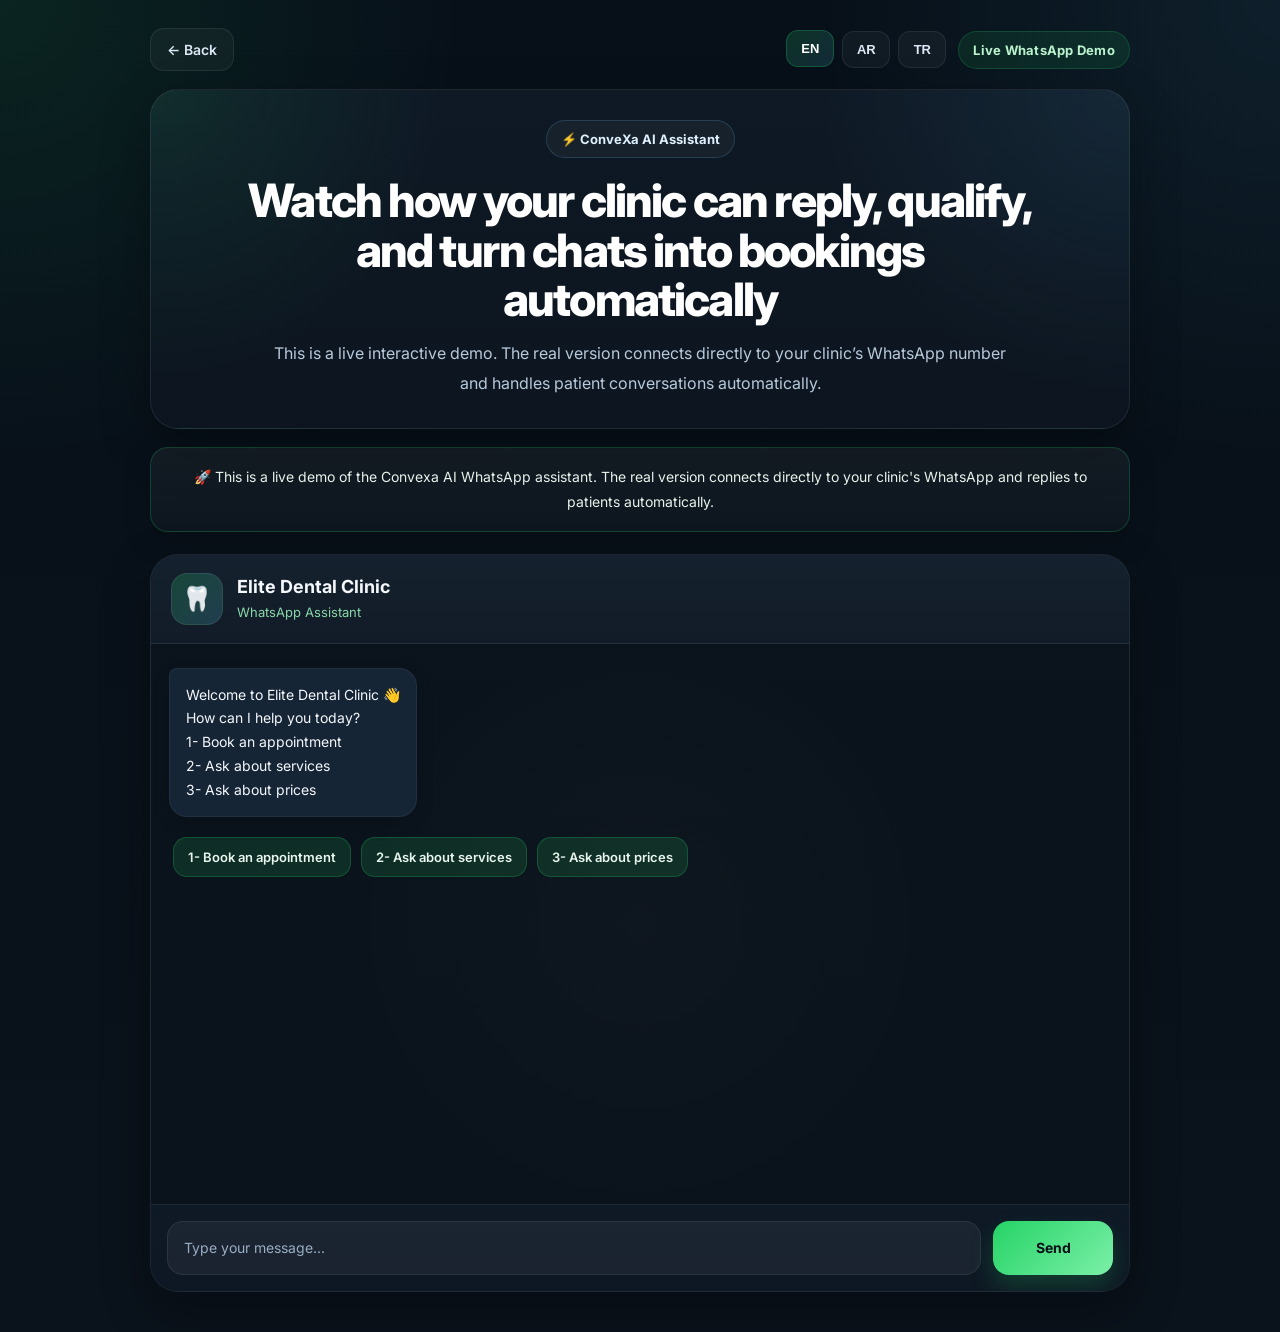
==== demo/index.html @ 0eaaf97a "first commit" ====
<!DOCTYPE html>
<html lang="en">
<head>
  <meta charset="UTF-8" />
  <meta name="viewport" content="width=device-width, initial-scale=1.0" />
  <title>Convexa AI Demo</title>

  <link rel="stylesheet" href="style.css" />

  <link rel="preconnect" href="https://fonts.googleapis.com" />
  <link
    href="https://fonts.googleapis.com/css2?family=Inter:wght@300;400;500;600;700;800&display=swap"
    rel="stylesheet"
  />
</head>
<body>

  <div class="demo-shell">

    <div class="demo-topbar">
      <a href="../index.html" class="demo-back-btn" id="demoBackBtn">← Back</a>

      <div class="demo-topbar-right">
        <div class="demo-lang-switch">
          <button class="demo-lang-btn active" data-lang="en">EN</button>
          <button class="demo-lang-btn" data-lang="ar">AR</button>
          <button class="demo-lang-btn" data-lang="tr">TR</button>
        </div>

        <div class="demo-topbar-badge" id="demoTopBadge">
          Live WhatsApp Demo
        </div>
      </div>
    </div>

    <section class="demo-hero">
      <div class="demo-hero-chip" id="demoHeroChip">
        ⚡ Convexa AI Assistant
      </div>

      <h1 class="demo-hero-title" id="demoHeroTitle">
        Watch how your clinic can reply, qualify, and turn chats into bookings automatically
      </h1>

      <p class="demo-hero-subtitle" id="demoHeroSubtitle">
        This is a live interactive demo. The real version connects directly to your clinic’s WhatsApp number and handles patient conversations automatically.
      </p>
    </section>

    <div class="demo-notice" id="demoNotice">
      🚀 This is a live demo of the Convexa AI WhatsApp assistant. The real version connects directly to your clinic's WhatsApp and replies to patients automatically.
    </div>

    <div class="chat-container">
      <div class="chat-header">
        <div class="clinic-info">
          <div class="clinic-avatar">🦷</div>

          <div class="clinic-text">
            <h3 id="clinicName">Elite Dental Clinic</h3>
            <span id="clinicRole">WhatsApp Assistant</span>
          </div>
        </div>
      </div>

      <div class="chat-messages" id="chatMessages"></div>

      <div class="chat-input-area">
        <input
          type="text"
          id="userInput"
          placeholder="Type your message..."
          autocomplete="off"
        />
        <button id="sendBtn">Send</button>
      </div>
    </div>

    <div class="demo-cta" id="demoCTA">
      <p id="demoCtaText">
        🔥 This is only a simple demo. The real system replies to every patient automatically and helps your clinic get more bookings every day.
      </p>

      <a
        href="https://wa.me/31684957550"
        target="_blank"
        class="cta-btn"
        id="demoCtaBtn"
      >
        Start on your WhatsApp
      </a>
    </div>

  </div>

  <script src="script.js"></script>
</body>
</html>
---- demo/style.css ----
:root{
  --bg:#071019;
  --panel:#0f1a26;
  --panel-2:#122031;
  --line:rgba(255,255,255,0.08);
  --text:#f4f7fb;
  --muted:#99adc3;
  --primary:#25d366;
  --primary-dark:#128c7e;
  --bot-bubble:#162536;
  --user-bubble:#dcf8c6;
  --shadow:0 18px 50px rgba(0,0,0,0.32);
  --radius:22px;
}

*{
  margin:0;
  padding:0;
  box-sizing:border-box;
}

body{
  font-family:'Inter',sans-serif;
  min-height:100vh;
  background:
    radial-gradient(circle at top left, rgba(37,211,102,0.10), transparent 25%),
    radial-gradient(circle at top right, rgba(100,210,255,0.08), transparent 25%),
    linear-gradient(180deg, #071019 0%, #0a121b 100%);
  color:var(--text);
  padding:28px 18px 40px;
}

a{
  text-decoration:none;
  color:inherit;
}

.demo-notice{
  max-width:980px;
  margin:0 auto 22px;
  padding:16px 18px;
  border:1px solid rgba(37,211,102,0.22);
  border-radius:18px;
  background:linear-gradient(180deg, rgba(255,255,255,0.05), rgba(255,255,255,0.025));
  color:#e5f3ea;
  line-height:1.8;
  font-size:14px;
  box-shadow:0 10px 30px rgba(0,0,0,0.18);
  text-align:center;
}

.chat-container{
  width:100%;
  max-width:980px;
  margin:0 auto;
  background:linear-gradient(180deg, rgba(15,26,38,0.96), rgba(11,20,31,0.98));
  border:1px solid var(--line);
  border-radius:28px;
  box-shadow:var(--shadow);
  overflow:hidden;
}

.chat-header{
  display:flex;
  align-items:center;
  justify-content:space-between;
  padding:18px 20px;
  background:linear-gradient(180deg, rgba(21,33,47,0.96), rgba(17,28,40,0.96));
  border-bottom:1px solid var(--line);
}

.clinic-info{
  display:flex;
  align-items:center;
  gap:14px;
}

.clinic-avatar{
  width:52px;
  height:52px;
  border-radius:16px;
  display:flex;
  align-items:center;
  justify-content:center;
  font-size:24px;
  background:linear-gradient(135deg, rgba(37,211,102,0.22), rgba(100,210,255,0.18));
  border:1px solid rgba(255,255,255,0.08);
}

.clinic-text h3{
  font-size:18px;
  font-weight:700;
  margin-bottom:4px;
}

.clinic-text span{
  font-size:13px;
  color:#89d8a8;
}

.chat-messages{
  height:560px;
  overflow-y:auto;
  padding:24px 18px;
  display:flex;
  flex-direction:column;
  gap:14px;
  background:
    radial-gradient(circle at center, rgba(255,255,255,0.015), transparent 55%),
    linear-gradient(180deg, rgba(10,18,27,0.82), rgba(10,18,27,0.94));
}

.message{
  display:flex;
  width:100%;
}

.message.bot{
  justify-content:flex-start;
}

.message.user{
  justify-content:flex-end;
}

.bubble{
  max-width:min(78%, 520px);
  padding:14px 16px;
  border-radius:18px;
  line-height:1.7;
  font-size:14px;
  word-wrap:break-word;
  box-shadow:0 8px 18px rgba(0,0,0,0.14);
}

.message.bot .bubble{
  background:var(--bot-bubble);
  color:var(--text);
  border-top-left-radius:8px;
  border:1px solid rgba(255,255,255,0.05);
}

.message.user .bubble{
  background:var(--user-bubble);
  color:#0f1720;
  border-top-right-radius:8px;
}

.quick-replies{
  display:flex;
  flex-wrap:wrap;
  gap:10px;
  margin-top:6px;
  padding-left:4px;
}

.quick-reply-btn{
  border:none;
  outline:none;
  cursor:pointer;
  padding:11px 14px;
  border-radius:14px;
  font-family:inherit;
  font-size:13px;
  font-weight:600;
  color:#e8f6ee;
  background:rgba(37,211,102,0.14);
  border:1px solid rgba(37,211,102,0.24);
  transition:0.25s ease;
}

.quick-reply-btn:hover{
  transform:translateY(-2px);
  background:rgba(37,211,102,0.22);
}

.chat-input-area{
  display:flex;
  gap:12px;
  padding:16px;
  border-top:1px solid var(--line);
  background:linear-gradient(180deg, rgba(15,26,38,0.98), rgba(14,24,35,0.98));
}

.chat-input-area input{
  flex:1;
  height:54px;
  border:none;
  outline:none;
  border-radius:16px;
  background:rgba(255,255,255,0.05);
  border:1px solid rgba(255,255,255,0.08);
  padding:0 16px;
  color:var(--text);
  font-family:inherit;
  font-size:14px;
}

.chat-input-area input::placeholder{
  color:var(--muted);
}

.chat-input-area button{
  min-width:120px;
  border:none;
  outline:none;
  cursor:pointer;
  border-radius:16px;
  font-family:inherit;
  font-size:14px;
  font-weight:700;
  color:#071019;
  background:linear-gradient(135deg, var(--primary), #7cf0a8);
  box-shadow:0 12px 24px rgba(37,211,102,0.20);
  transition:0.25s ease;
}

.chat-input-area button:hover{
  transform:translateY(-2px);
}

.demo-cta{
  max-width:980px;
  margin:22px auto 0;
  padding:24px 22px;
  border-radius:24px;
  border:1px solid rgba(255,255,255,0.08);
  background:
    radial-gradient(circle at top left, rgba(37,211,102,0.10), transparent 35%),
    linear-gradient(180deg, rgba(16,28,41,0.96), rgba(13,23,34,0.96));
  box-shadow:var(--shadow);
  text-align:center;
  display:none;
}

.demo-cta.show{
  display:block;
  animation:fadeUp .5s ease;
}

.demo-cta p{
  max-width:760px;
  margin:0 auto 18px;
  color:#e4edf5;
  line-height:1.8;
  font-size:15px;
}

.cta-btn{
  display:inline-flex;
  align-items:center;
  justify-content:center;
  padding:15px 24px;
  border-radius:16px;
  font-weight:800;
  font-size:15px;
  background:linear-gradient(135deg, var(--primary), #86efac);
  color:#071019;
  box-shadow:0 18px 30px rgba(37,211,102,0.22);
  transition:0.25s ease;
}

.cta-btn:hover{
  transform:translateY(-2px);
}

.typing{
  display:inline-flex;
  align-items:center;
  gap:5px;
  padding:14px 16px;
  border-radius:18px;
  border-top-left-radius:8px;
  background:var(--bot-bubble);
  border:1px solid rgba(255,255,255,0.05);
}

.typing span{
  width:7px;
  height:7px;
  border-radius:50%;
  background:#cfe4f2;
  opacity:.45;
  animation:blink 1.2s infinite;
}

.typing span:nth-child(2){
  animation-delay:.2s;
}

.typing span:nth-child(3){
  animation-delay:.4s;
}

@keyframes blink{
  0%, 80%, 100%{
    opacity:.25;
    transform:translateY(0);
  }
  40%{
    opacity:1;
    transform:translateY(-2px);
  }
}

@keyframes fadeUp{
  from{
    opacity:0;
    transform:translateY(18px);
  }
  to{
    opacity:1;
    transform:translateY(0);
  }
}

@media (max-width:768px){
  body{
    padding:14px 10px 26px;
  }

  .demo-notice{
    font-size:13px;
    padding:14px 14px;
    text-align:left;
  }

  .chat-container{
    border-radius:22px;
  }

  .chat-header{
    padding:16px 14px;
  }

  .clinic-avatar{
    width:46px;
    height:46px;
    border-radius:14px;
    font-size:22px;
  }

  .clinic-text h3{
    font-size:16px;
  }

  .clinic-text span{
    font-size:12px;
  }

  .chat-messages{
    height:500px;
    padding:18px 12px;
  }

  .bubble{
    max-width:88%;
    font-size:13px;
  }

  .chat-input-area{
    padding:12px;
    gap:10px;
  }

  .chat-input-area input{
    height:50px;
    font-size:13px;
  }

  .chat-input-area button{
    min-width:96px;
    font-size:13px;
    padding:0 14px;
  }

  .demo-cta{
    padding:22px 16px;
    border-radius:20px;
  }

  .demo-cta p{
    font-size:14px;
  }

  .cta-btn{
    width:100%;
  }
}

.demo-shell{
  width:100%;
  max-width:980px;
  margin:0 auto;
}

.demo-topbar{
  display:flex;
  align-items:center;
  justify-content:space-between;
  gap:14px;
  margin-bottom:18px;
}

.demo-back-btn{
  display:inline-flex;
  align-items:center;
  justify-content:center;
  padding:12px 16px;
  border-radius:14px;
  border:1px solid rgba(255,255,255,0.08);
  background:rgba(255,255,255,0.04);
  color:#dce8f5;
  font-size:14px;
  font-weight:600;
  transition:.25s ease;
}

.demo-back-btn:hover{
  transform:translateY(-2px);
  background:rgba(255,255,255,0.07);
}

.demo-topbar-right{
  display:flex;
  align-items:center;
  gap:12px;
}

.demo-lang-switch{
  display:flex;
  gap:8px;
}

.demo-lang-btn{
  min-width:48px;
  padding:10px 12px;
  border-radius:12px;
  border:1px solid rgba(255,255,255,0.08);
  background:rgba(255,255,255,0.04);
  color:#dce8f5;
  font-size:13px;
  font-weight:700;
  cursor:pointer;
  transition:.25s ease;
}

.demo-lang-btn:hover,
.demo-lang-btn.active{
  transform:translateY(-1px);
  background:linear-gradient(135deg, rgba(37,211,102,0.18), rgba(100,210,255,0.14));
  border-color:rgba(37,211,102,0.25);
  color:#ffffff;
}

.demo-topbar-badge{
  display:inline-flex;
  align-items:center;
  justify-content:center;
  padding:10px 14px;
  border-radius:999px;
  border:1px solid rgba(37,211,102,0.20);
  background:rgba(37,211,102,0.10);
  color:#baf3cd;
  font-size:13px;
  font-weight:700;
  letter-spacing:.02em;
}

.demo-hero{
  margin-bottom:18px;
  padding:30px 28px;
  border:1px solid rgba(255,255,255,0.08);
  border-radius:28px;
  background:
    radial-gradient(circle at top left, rgba(37,211,102,0.10), transparent 28%),
    radial-gradient(circle at top right, rgba(100,210,255,0.08), transparent 30%),
    linear-gradient(180deg, rgba(15,26,38,0.96), rgba(12,21,32,0.98));
  box-shadow:0 18px 50px rgba(0,0,0,0.28);
  text-align:center;
}

.demo-hero-chip{
  display:inline-flex;
  align-items:center;
  justify-content:center;
  margin-bottom:18px;
  padding:10px 14px;
  border-radius:999px;
  border:1px solid rgba(100,210,255,0.18);
  background:rgba(255,255,255,0.04);
  color:#dff1ff;
  font-size:13px;
  font-weight:700;
}

.demo-hero-title{
  max-width:820px;
  margin:0 auto 14px;
  font-size:clamp(28px, 4vw, 46px);
  line-height:1.08;
  letter-spacing:-0.04em;
  font-weight:800;
  color:#ffffff;
}

.demo-hero-subtitle{
  max-width:760px;
  margin:0 auto;
  color:#b8c9da;
  font-size:16px;
  line-height:1.85;
}

body[dir="rtl"] .demo-topbar{
  direction:rtl;
}

body[dir="rtl"] .demo-topbar-right{
  flex-direction:row-reverse;
}

body[dir="rtl"] .demo-hero,
body[dir="rtl"] .demo-notice,
body[dir="rtl"] .clinic-text,
body[dir="rtl"] .demo-cta{
  text-align:right;
}
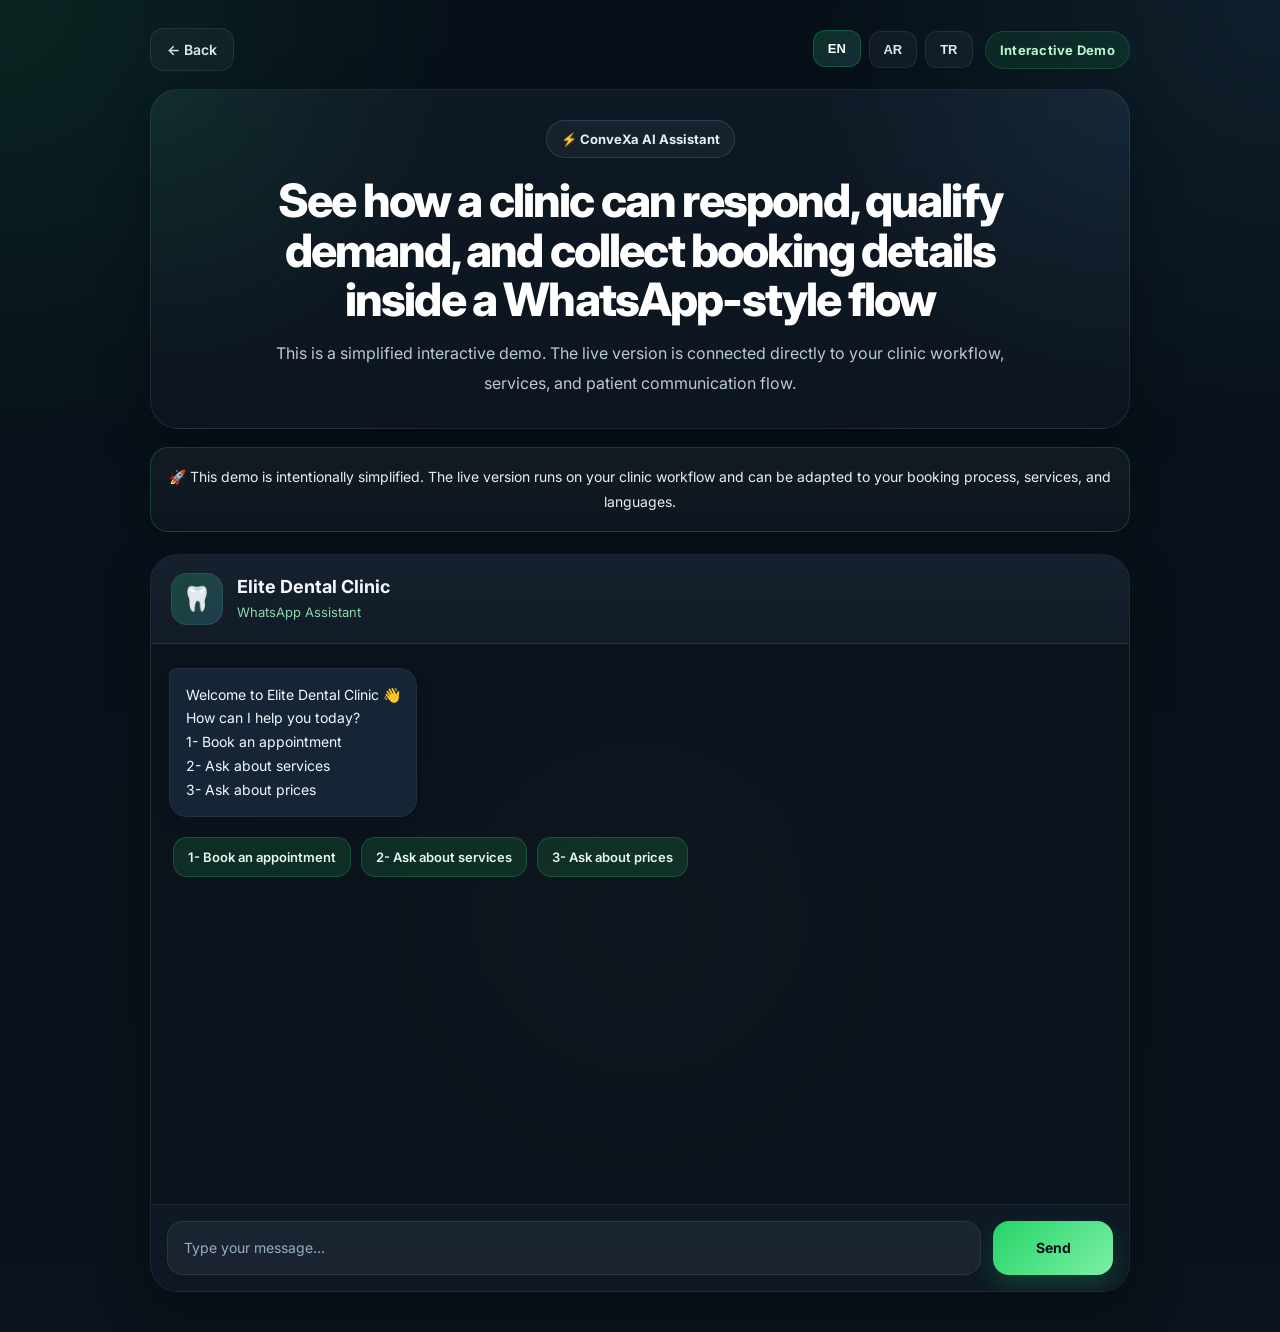
==== commit aa449d72: "update landing page and demo" ====
--- a/demo/index.html
+++ b/demo/index.html
@@ -3,13 +3,14 @@
 <head>
   <meta charset="UTF-8" />
   <meta name="viewport" content="width=device-width, initial-scale=1.0" />
-  <title>Convexa AI Demo</title>
+  <title>ConveXa AI Demo</title>
 
   <link rel="stylesheet" href="style.css" />
 
   <link rel="preconnect" href="https://fonts.googleapis.com" />
+  <link rel="preconnect" href="https://fonts.gstatic.com" crossorigin />
   <link
-    href="https://fonts.googleapis.com/css2?family=Inter:wght@300;400;500;600;700;800&display=swap"
+    href="https://fonts.googleapis.com/css2?family=Inter:wght@300;400;500;600;700;800&family=Cairo:wght@400;500;600;700;800&display=swap"
     rel="stylesheet"
   />
 </head>
@@ -35,20 +36,20 @@
 
     <section class="demo-hero">
       <div class="demo-hero-chip" id="demoHeroChip">
-        ⚡ Convexa AI Assistant
+        ⚡ ConveXa AI Assistant
       </div>
 
       <h1 class="demo-hero-title" id="demoHeroTitle">
-        Watch how your clinic can reply, qualify, and turn chats into bookings automatically
+        See how a clinic can respond, qualify demand, and collect booking details inside a WhatsApp-style flow
       </h1>
 
       <p class="demo-hero-subtitle" id="demoHeroSubtitle">
-        This is a live interactive demo. The real version connects directly to your clinic’s WhatsApp number and handles patient conversations automatically.
+        This is a simplified interactive demo. The live version is connected directly to your clinic workflow, services, and patient communication flow.
       </p>
     </section>
 
     <div class="demo-notice" id="demoNotice">
-      🚀 This is a live demo of the Convexa AI WhatsApp assistant. The real version connects directly to your clinic's WhatsApp and replies to patients automatically.
+      🚀 This demo is intentionally simplified. The live version runs on your clinic workflow and can be adapted to your booking process, services, and languages.
     </div>
 
     <div class="chat-container">
@@ -78,7 +79,7 @@
 
     <div class="demo-cta" id="demoCTA">
       <p id="demoCtaText">
-        🔥 This is only a simple demo. The real system replies to every patient automatically and helps your clinic get more bookings every day.
+        This is a simplified experience. The live version can run on your clinic’s number, be adapted to your workflow, and help your team collect booking requests more clearly.
       </p>
 
       <a
@@ -87,7 +88,7 @@
         class="cta-btn"
         id="demoCtaBtn"
       >
-        Start on your WhatsApp
+        Start your clinic setup on WhatsApp
       </a>
     </div>
 
--- a/demo/style.css
+++ b/demo/style.css
@@ -35,6 +35,130 @@
   color:inherit;
 }
 
+.demo-shell{
+  width:100%;
+  max-width:980px;
+  margin:0 auto;
+}
+
+.demo-topbar{
+  display:flex;
+  align-items:center;
+  justify-content:space-between;
+  gap:14px;
+  margin-bottom:18px;
+}
+
+.demo-back-btn{
+  display:inline-flex;
+  align-items:center;
+  justify-content:center;
+  padding:12px 16px;
+  border-radius:14px;
+  border:1px solid rgba(255,255,255,0.08);
+  background:rgba(255,255,255,0.04);
+  color:#dce8f5;
+  font-size:14px;
+  font-weight:600;
+  transition:.25s ease;
+}
+
+.demo-back-btn:hover{
+  transform:translateY(-2px);
+  background:rgba(255,255,255,0.07);
+}
+
+.demo-topbar-right{
+  display:flex;
+  align-items:center;
+  gap:12px;
+}
+
+.demo-lang-switch{
+  display:flex;
+  gap:8px;
+}
+
+.demo-lang-btn{
+  min-width:48px;
+  padding:10px 12px;
+  border-radius:12px;
+  border:1px solid rgba(255,255,255,0.08);
+  background:rgba(255,255,255,0.04);
+  color:#dce8f5;
+  font-size:13px;
+  font-weight:700;
+  cursor:pointer;
+  transition:.25s ease;
+}
+
+.demo-lang-btn:hover,
+.demo-lang-btn.active{
+  transform:translateY(-1px);
+  background:linear-gradient(135deg, rgba(37,211,102,0.18), rgba(100,210,255,0.14));
+  border-color:rgba(37,211,102,0.25);
+  color:#ffffff;
+}
+
+.demo-topbar-badge{
+  display:inline-flex;
+  align-items:center;
+  justify-content:center;
+  padding:10px 14px;
+  border-radius:999px;
+  border:1px solid rgba(37,211,102,0.20);
+  background:rgba(37,211,102,0.10);
+  color:#baf3cd;
+  font-size:13px;
+  font-weight:700;
+  letter-spacing:.02em;
+}
+
+.demo-hero{
+  margin-bottom:18px;
+  padding:30px 28px;
+  border:1px solid rgba(255,255,255,0.08);
+  border-radius:28px;
+  background:
+    radial-gradient(circle at top left, rgba(37,211,102,0.10), transparent 28%),
+    radial-gradient(circle at top right, rgba(100,210,255,0.08), transparent 30%),
+    linear-gradient(180deg, rgba(15,26,38,0.96), rgba(12,21,32,0.98));
+  box-shadow:0 18px 50px rgba(0,0,0,0.28);
+  text-align:center;
+}
+
+.demo-hero-chip{
+  display:inline-flex;
+  align-items:center;
+  justify-content:center;
+  margin-bottom:18px;
+  padding:10px 14px;
+  border-radius:999px;
+  border:1px solid rgba(100,210,255,0.18);
+  background:rgba(255,255,255,0.04);
+  color:#dff1ff;
+  font-size:13px;
+  font-weight:700;
+}
+
+.demo-hero-title{
+  max-width:820px;
+  margin:0 auto 14px;
+  font-size:clamp(28px, 4vw, 46px);
+  line-height:1.08;
+  letter-spacing:-0.04em;
+  font-weight:800;
+  color:#ffffff;
+}
+
+.demo-hero-subtitle{
+  max-width:760px;
+  margin:0 auto;
+  color:#b8c9da;
+  font-size:16px;
+  line-height:1.85;
+}
+
 .demo-notice{
   max-width:980px;
   margin:0 auto 22px;
@@ -292,6 +416,31 @@
   animation-delay:.4s;
 }
 
+body[dir="rtl"]{
+  font-family:'Cairo',sans-serif;
+}
+
+body[dir="rtl"] .demo-topbar{
+  direction:rtl;
+}
+
+body[dir="rtl"] .demo-topbar-right{
+  flex-direction:row-reverse;
+}
+
+body[dir="rtl"] .demo-hero,
+body[dir="rtl"] .demo-notice,
+body[dir="rtl"] .clinic-text,
+body[dir="rtl"] .demo-cta{
+  text-align:right;
+}
+
+body[dir="rtl"] .quick-replies{
+  direction:rtl;
+  padding-left:0;
+  padding-right:4px;
+}
+
 @keyframes blink{
   0%, 80%, 100%{
     opacity:.25;
@@ -386,143 +535,26 @@
   .cta-btn{
     width:100%;
   }
-}
-
-.demo-shell{
-  width:100%;
-  max-width:980px;
-  margin:0 auto;
-}
-
-.demo-topbar{
-  display:flex;
-  align-items:center;
-  justify-content:space-between;
-  gap:14px;
-  margin-bottom:18px;
-}
-
-.demo-back-btn{
-  display:inline-flex;
-  align-items:center;
-  justify-content:center;
-  padding:12px 16px;
-  border-radius:14px;
-  border:1px solid rgba(255,255,255,0.08);
-  background:rgba(255,255,255,0.04);
-  color:#dce8f5;
-  font-size:14px;
-  font-weight:600;
-  transition:.25s ease;
-}
-
-.demo-back-btn:hover{
-  transform:translateY(-2px);
-  background:rgba(255,255,255,0.07);
-}
-
-.demo-topbar-right{
-  display:flex;
-  align-items:center;
-  gap:12px;
-}
-
-.demo-lang-switch{
-  display:flex;
-  gap:8px;
-}
-
-.demo-lang-btn{
-  min-width:48px;
-  padding:10px 12px;
-  border-radius:12px;
-  border:1px solid rgba(255,255,255,0.08);
-  background:rgba(255,255,255,0.04);
-  color:#dce8f5;
-  font-size:13px;
-  font-weight:700;
-  cursor:pointer;
-  transition:.25s ease;
-}
-
-.demo-lang-btn:hover,
-.demo-lang-btn.active{
-  transform:translateY(-1px);
-  background:linear-gradient(135deg, rgba(37,211,102,0.18), rgba(100,210,255,0.14));
-  border-color:rgba(37,211,102,0.25);
-  color:#ffffff;
-}
-
-.demo-topbar-badge{
-  display:inline-flex;
-  align-items:center;
-  justify-content:center;
-  padding:10px 14px;
-  border-radius:999px;
-  border:1px solid rgba(37,211,102,0.20);
-  background:rgba(37,211,102,0.10);
-  color:#baf3cd;
-  font-size:13px;
-  font-weight:700;
-  letter-spacing:.02em;
-}
-
-.demo-hero{
-  margin-bottom:18px;
-  padding:30px 28px;
-  border:1px solid rgba(255,255,255,0.08);
-  border-radius:28px;
-  background:
-    radial-gradient(circle at top left, rgba(37,211,102,0.10), transparent 28%),
-    radial-gradient(circle at top right, rgba(100,210,255,0.08), transparent 30%),
-    linear-gradient(180deg, rgba(15,26,38,0.96), rgba(12,21,32,0.98));
-  box-shadow:0 18px 50px rgba(0,0,0,0.28);
-  text-align:center;
-}
-
-.demo-hero-chip{
-  display:inline-flex;
-  align-items:center;
-  justify-content:center;
-  margin-bottom:18px;
-  padding:10px 14px;
-  border-radius:999px;
-  border:1px solid rgba(100,210,255,0.18);
-  background:rgba(255,255,255,0.04);
-  color:#dff1ff;
-  font-size:13px;
-  font-weight:700;
-}
-
-.demo-hero-title{
-  max-width:820px;
-  margin:0 auto 14px;
-  font-size:clamp(28px, 4vw, 46px);
-  line-height:1.08;
-  letter-spacing:-0.04em;
-  font-weight:800;
-  color:#ffffff;
-}
-
-.demo-hero-subtitle{
-  max-width:760px;
-  margin:0 auto;
-  color:#b8c9da;
-  font-size:16px;
-  line-height:1.85;
-}
-
-body[dir="rtl"] .demo-topbar{
-  direction:rtl;
-}
-
-body[dir="rtl"] .demo-topbar-right{
-  flex-direction:row-reverse;
-}
-
-body[dir="rtl"] .demo-hero,
-body[dir="rtl"] .demo-notice,
-body[dir="rtl"] .clinic-text,
-body[dir="rtl"] .demo-cta{
-  text-align:right;
+
+  .demo-topbar{
+    flex-direction:column;
+    align-items:stretch;
+  }
+
+  .demo-topbar-right{
+    justify-content:space-between;
+    flex-wrap:wrap;
+  }
+
+  .demo-hero{
+    padding:24px 18px;
+  }
+
+  .demo-hero-title{
+    font-size:clamp(24px, 9vw, 34px);
+  }
+
+  body[dir="rtl"] .demo-notice{
+    text-align:right;
+  }
 }
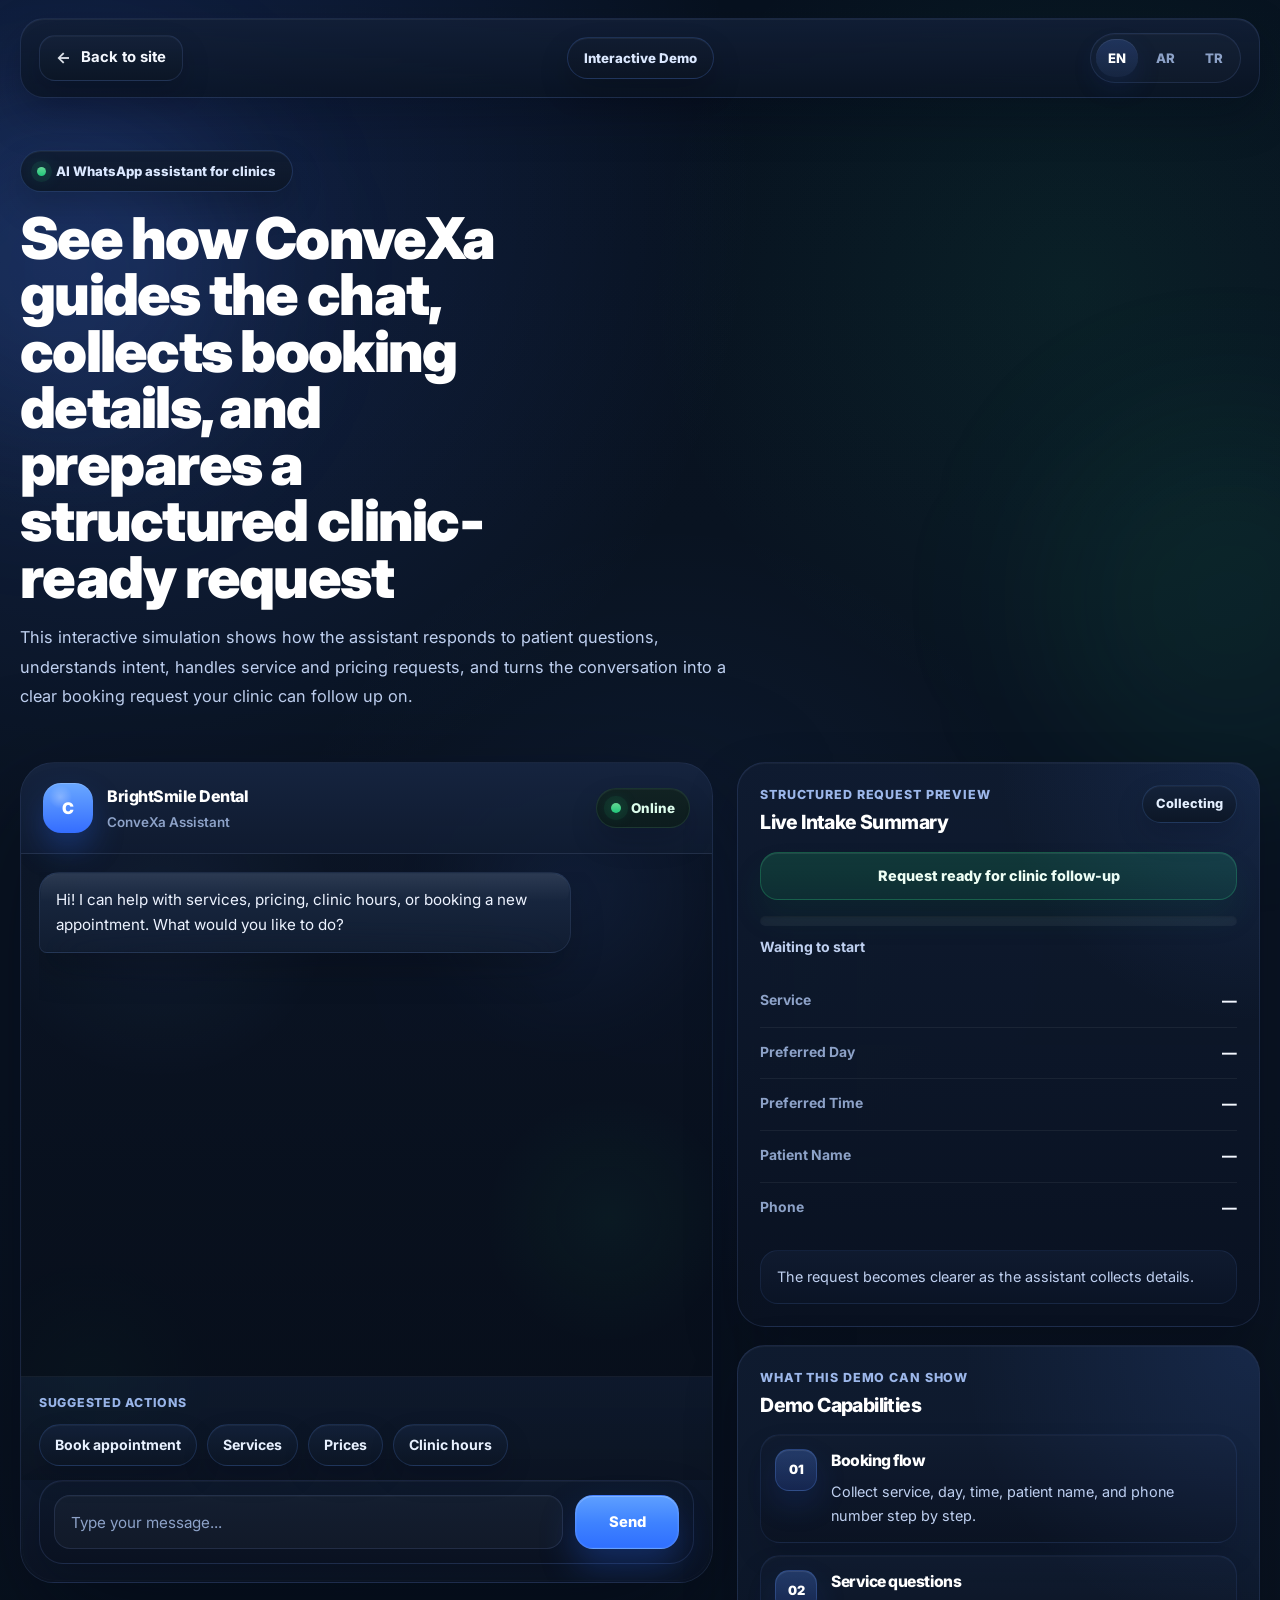
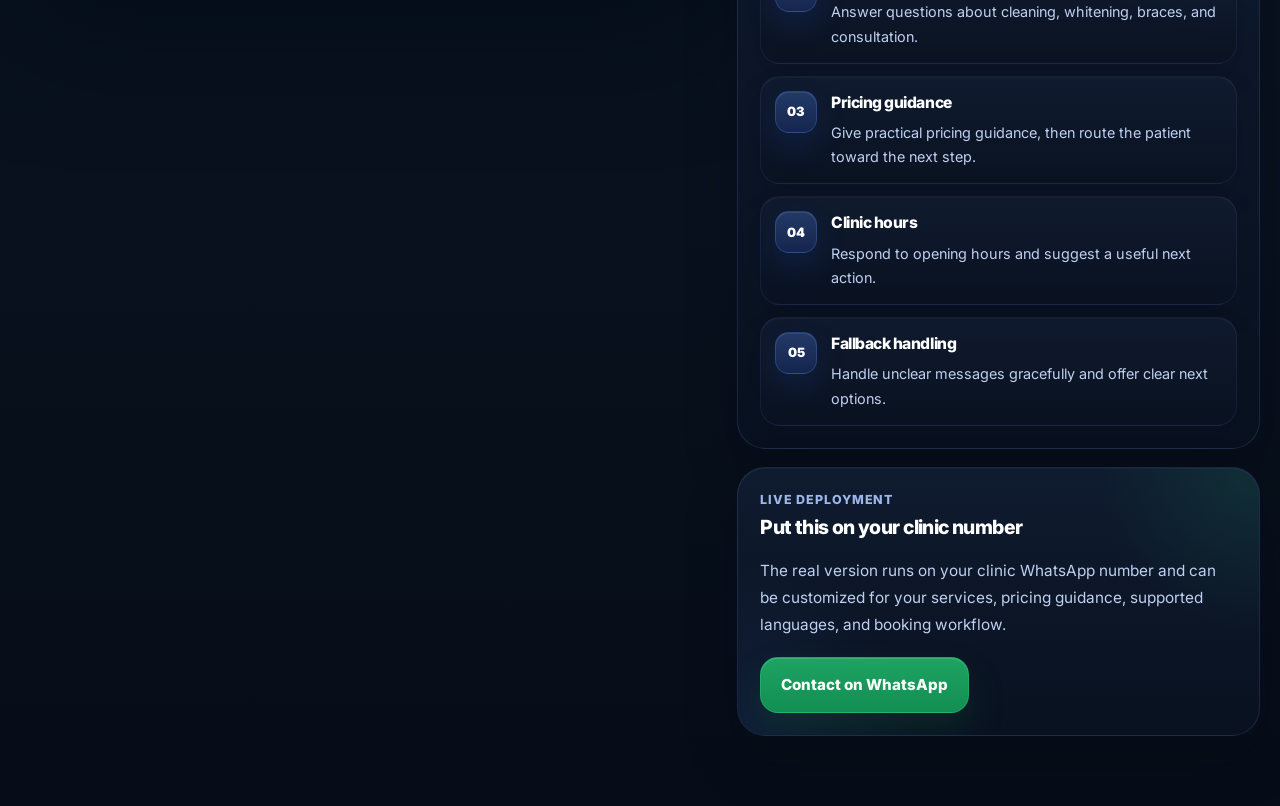
==== commit 5e81019c: "Initial commit - ConveXa SaaS demo" ====
--- a/demo/index.html
+++ b/demo/index.html
@@ -1,98 +1,340 @@
 <!DOCTYPE html>
-<html lang="en">
+<html lang="en" dir="ltr">
 <head>
-  <meta charset="UTF-8" />
-  <meta name="viewport" content="width=device-width, initial-scale=1.0" />
-  <title>ConveXa AI Demo</title>
-
-  <link rel="stylesheet" href="style.css" />
-
-  <link rel="preconnect" href="https://fonts.googleapis.com" />
-  <link rel="preconnect" href="https://fonts.gstatic.com" crossorigin />
-  <link
-    href="https://fonts.googleapis.com/css2?family=Inter:wght@300;400;500;600;700;800&family=Cairo:wght@400;500;600;700;800&display=swap"
-    rel="stylesheet"
-  />
+  <meta charset="UTF-8">
+  <meta name="viewport" content="width=device-width, initial-scale=1.0">
+
+  <title>ConveXa Demo — Interactive Clinic WhatsApp Assistant</title>
+
+  <link rel="preconnect" href="https://fonts.googleapis.com">
+  <link rel="preconnect" href="https://fonts.gstatic.com" crossorigin>
+
+  <link href="https://fonts.googleapis.com/css2?family=Inter:wght@300;400;500;600;700;800;900&family=Cairo:wght@400;600;700;800&display=swap" rel="stylesheet">
+
+  <link rel="stylesheet" href="style.css">
 </head>
 <body>
 
-  <div class="demo-shell">
-
-    <div class="demo-topbar">
-      <a href="../index.html" class="demo-back-btn" id="demoBackBtn">← Back</a>
-
-      <div class="demo-topbar-right">
-        <div class="demo-lang-switch">
-          <button class="demo-lang-btn active" data-lang="en">EN</button>
-          <button class="demo-lang-btn" data-lang="ar">AR</button>
-          <button class="demo-lang-btn" data-lang="tr">TR</button>
-        </div>
-
-        <div class="demo-topbar-badge" id="demoTopBadge">
-          Live WhatsApp Demo
-        </div>
+  <!-- =========================
+       TOPBAR
+  ========================== -->
+  <header class="demo-topbar">
+    <div class="demo-topbar__inner">
+
+      <div class="demo-topbar__start">
+        <a href="../index.html" class="back-link" data-i18n="backButton">
+          Back to site
+        </a>
       </div>
+
+      <div class="demo-topbar__center">
+        <div class="demo-badge" data-i18n="interactiveBadge">
+          Interactive Demo
+        </div>
+      </div>
+
+      <div class="demo-topbar__end">
+        <div class="lang-switch" aria-label="Language switcher">
+          <button class="lang-switch__btn active" data-lang="en" aria-pressed="true">EN</button>
+          <button class="lang-switch__btn" data-lang="ar" aria-pressed="false">AR</button>
+          <button class="lang-switch__btn" data-lang="tr" aria-pressed="false">TR</button>
+        </div>
+      </div>
+
     </div>
-
-    <section class="demo-hero">
-      <div class="demo-hero-chip" id="demoHeroChip">
-        ⚡ ConveXa AI Assistant
+  </header>
+
+
+  <!-- =========================
+       DEMO INTRO
+  ========================== -->
+  <section class="demo-intro">
+    <div class="demo-intro__inner">
+
+      <div class="demo-intro__chip" data-i18n="introChip">
+        AI WhatsApp assistant for clinics
       </div>
 
-      <h1 class="demo-hero-title" id="demoHeroTitle">
-        See how a clinic can respond, qualify demand, and collect booking details inside a WhatsApp-style flow
+      <h1 class="demo-intro__title" data-i18n="introTitle">
+        See how ConveXa guides the chat, collects booking details, and prepares a structured clinic-ready request
       </h1>
 
-      <p class="demo-hero-subtitle" id="demoHeroSubtitle">
-        This is a simplified interactive demo. The live version is connected directly to your clinic workflow, services, and patient communication flow.
+      <p class="demo-intro__desc" data-i18n="introDesc">
+        This interactive simulation shows how the assistant responds to patient questions, understands intent, handles service and pricing requests, and turns the conversation into a clear booking request your clinic can follow up on.
       </p>
-    </section>
-
-    <div class="demo-notice" id="demoNotice">
-      🚀 This demo is intentionally simplified. The live version runs on your clinic workflow and can be adapted to your booking process, services, and languages.
+
     </div>
-
-    <div class="chat-container">
-      <div class="chat-header">
-        <div class="clinic-info">
-          <div class="clinic-avatar">🦷</div>
-
-          <div class="clinic-text">
-            <h3 id="clinicName">Elite Dental Clinic</h3>
-            <span id="clinicRole">WhatsApp Assistant</span>
-          </div>
-        </div>
-      </div>
-
-      <div class="chat-messages" id="chatMessages"></div>
-
-      <div class="chat-input-area">
-        <input
-          type="text"
-          id="userInput"
-          placeholder="Type your message..."
-          autocomplete="off"
-        />
-        <button id="sendBtn">Send</button>
-      </div>
+  </section>
+
+
+  <!-- =========================
+       MAIN DEMO GRID
+  ========================== -->
+  <main class="demo-main">
+    <div class="demo-main__inner">
+
+      <!-- =========================
+           LEFT: CHAT CARD
+      ========================== -->
+      <section class="chat-card">
+
+        <div class="chat-card__glow chat-card__glow--blue"></div>
+        <div class="chat-card__glow chat-card__glow--green"></div>
+
+        <!-- Chat Header -->
+        <header class="chat-card__header">
+          <div class="chat-clinic">
+            <div class="chat-clinic__avatar" aria-hidden="true">C</div>
+
+            <div class="chat-clinic__meta">
+              <div class="chat-clinic__name" data-i18n="clinicName">
+                BrightSmile Dental
+              </div>
+              <div class="chat-clinic__role" data-i18n="clinicRole">
+                ConveXa Assistant
+              </div>
+            </div>
+          </div>
+
+          <div class="chat-card__status">
+            <span class="chat-card__status-dot" aria-hidden="true"></span>
+            <span data-i18n="onlineStatus">Online</span>
+          </div>
+        </header>
+
+        <!-- Chat Body -->
+        <div class="chat-card__body">
+
+          <div
+            class="chat-messages"
+            id="chatMessages"
+            aria-live="polite"
+            aria-label="Conversation area"
+            role="log"
+            aria-relevant="additions text"
+          >
+            <div class="chat-welcome" id="chatWelcome" data-i18n="chatWelcome">
+              Hi! You can ask about services, pricing, or start a booking.
+            </div>
+            <!-- injected by JS -->
+          </div>
+
+          <div class="chat-typing" id="chatTyping" aria-hidden="true">
+            <div class="chat-typing__bubble">
+              <span></span>
+              <span></span>
+              <span></span>
+            </div>
+          </div>
+
+        </div>
+
+        <!-- Quick Replies -->
+        <div class="chat-quick-replies">
+          <div class="chat-quick-replies__label" data-i18n="quickRepliesHint">
+            Suggested actions
+          </div>
+
+          <div class="chat-quick-replies__list" id="quickReplies">
+            <!-- injected by JS -->
+          </div>
+        </div>
+
+        <!-- Input -->
+        <div class="chat-card__input">
+          <div class="chat-input">
+            <input
+              id="messageInput"
+              type="text"
+              autocomplete="off"
+              spellcheck="false"
+              data-i18n-placeholder="inputPlaceholder"
+              placeholder="Type your message..."
+            >
+
+            <button id="sendButton" class="send-button" type="button" data-i18n="sendButton">
+              Send
+            </button>
+          </div>
+        </div>
+
+      </section>
+
+
+      <!-- =========================
+           RIGHT: SIDEBAR
+      ========================== -->
+      <aside class="demo-sidebar">
+
+        <!-- Live Intake Summary -->
+        <section class="sidebar-card summary-card">
+          <div class="sidebar-card__header">
+            <div>
+              <div class="sidebar-card__eyebrow" data-i18n="summaryEyebrow">
+                Structured request preview
+              </div>
+              <h2 class="sidebar-card__title" data-i18n="summaryTitle">
+                Live Intake Summary
+              </h2>
+            </div>
+
+            <div class="summary-status-badge" id="summaryStatusBadge" data-i18n="summaryStatusCollecting">
+              Collecting
+            </div>
+          </div>
+
+          <div
+            class="summary-completion-banner"
+            id="summaryCompletionBanner"
+            hidden
+            data-i18n="summaryCompletionBanner"
+          >
+            Request ready for clinic follow-up
+          </div>
+
+          <div class="summary-progress">
+            <div class="summary-progress__bar">
+              <div class="summary-progress__fill" id="summaryProgressFill"></div>
+            </div>
+            <div class="summary-progress__text" id="summaryProgressText" data-i18n="summaryProgressIdle">
+              Waiting to start
+            </div>
+          </div>
+
+          <div class="summary-rows">
+            <div class="summary-row">
+              <div class="summary-row__label" data-i18n="fieldService">Service</div>
+              <div class="summary-row__value" id="summaryService" data-i18n="emptyValue">—</div>
+            </div>
+
+            <div class="summary-row">
+              <div class="summary-row__label" data-i18n="fieldDay">Preferred Day</div>
+              <div class="summary-row__value" id="summaryDay" data-i18n="emptyValue">—</div>
+            </div>
+
+            <div class="summary-row">
+              <div class="summary-row__label" data-i18n="fieldTime">Preferred Time</div>
+              <div class="summary-row__value" id="summaryTime" data-i18n="emptyValue">—</div>
+            </div>
+
+            <div class="summary-row">
+              <div class="summary-row__label" data-i18n="fieldName">Patient Name</div>
+              <div class="summary-row__value" id="summaryName" data-i18n="emptyValue">—</div>
+            </div>
+
+            <div class="summary-row">
+              <div class="summary-row__label" data-i18n="fieldPhone">Phone</div>
+              <div class="summary-row__value" id="summaryPhone" data-i18n="emptyValue">—</div>
+            </div>
+          </div>
+
+          <div class="summary-footer" id="summaryFooter" data-i18n="summaryFooterHint">
+            The request becomes clearer as the assistant collects details.
+          </div>
+        </section>
+
+
+        <!-- Capabilities -->
+        <section class="sidebar-card capabilities-card">
+          <div class="sidebar-card__header">
+            <div>
+              <div class="sidebar-card__eyebrow" data-i18n="capabilitiesEyebrow">
+                What this demo can show
+              </div>
+              <h2 class="sidebar-card__title" data-i18n="capabilitiesTitle">
+                Demo Capabilities
+              </h2>
+            </div>
+          </div>
+
+          <div class="capabilities-list">
+            <article class="capability-item">
+              <div class="capability-item__icon">01</div>
+              <div class="capability-item__content">
+                <h3 data-i18n="capBookingTitle">Booking flow</h3>
+                <p data-i18n="capBookingDesc">
+                  Collect service, day, time, patient name, and phone number step by step.
+                </p>
+              </div>
+            </article>
+
+            <article class="capability-item">
+              <div class="capability-item__icon">02</div>
+              <div class="capability-item__content">
+                <h3 data-i18n="capServicesTitle">Service questions</h3>
+                <p data-i18n="capServicesDesc">
+                  Answer questions about cleaning, whitening, braces, and consultation.
+                </p>
+              </div>
+            </article>
+
+            <article class="capability-item">
+              <div class="capability-item__icon">03</div>
+              <div class="capability-item__content">
+                <h3 data-i18n="capPricingTitle">Pricing guidance</h3>
+                <p data-i18n="capPricingDesc">
+                  Give practical pricing guidance, then route the patient toward the next step.
+                </p>
+              </div>
+            </article>
+
+            <article class="capability-item">
+              <div class="capability-item__icon">04</div>
+              <div class="capability-item__content">
+                <h3 data-i18n="capHoursTitle">Clinic hours</h3>
+                <p data-i18n="capHoursDesc">
+                  Respond with opening hours and suggest a useful follow-up action.
+                </p>
+              </div>
+            </article>
+
+            <article class="capability-item">
+              <div class="capability-item__icon">05</div>
+              <div class="capability-item__content">
+                <h3 data-i18n="capFallbackTitle">Fallback handling</h3>
+                <p data-i18n="capFallbackDesc">
+                  Handle unclear messages gracefully and offer clear next options.
+                </p>
+              </div>
+            </article>
+          </div>
+        </section>
+
+
+        <!-- CTA -->
+        <section class="sidebar-card cta-card">
+          <div class="sidebar-card__header">
+            <div>
+              <div class="sidebar-card__eyebrow" data-i18n="ctaEyebrow">
+                Live deployment
+              </div>
+              <h2 class="sidebar-card__title" data-i18n="ctaTitle">
+                Put this on your clinic number
+              </h2>
+            </div>
+          </div>
+
+          <p class="cta-card__text" data-i18n="ctaText">
+            The real version runs on your clinic WhatsApp number and can be customized for your services, pricing guidance, supported languages, and booking workflow.
+          </p>
+
+          <a
+            class="cta-card__button"
+            id="whatsappCta"
+            href="https://wa.me/31684957550"
+            target="_blank"
+            rel="noopener noreferrer"
+            data-i18n="ctaButton"
+          >
+            Contact on WhatsApp
+          </a>
+        </section>
+
+      </aside>
+
     </div>
-
-    <div class="demo-cta" id="demoCTA">
-      <p id="demoCtaText">
-        This is a simplified experience. The live version can run on your clinic’s number, be adapted to your workflow, and help your team collect booking requests more clearly.
-      </p>
-
-      <a
-        href="https://wa.me/31684957550"
-        target="_blank"
-        class="cta-btn"
-        id="demoCtaBtn"
-      >
-        Start your clinic setup on WhatsApp
-      </a>
-    </div>
-
-  </div>
+  </main>
+
 
   <script src="script.js"></script>
 </body>
--- a/demo/style.css
+++ b/demo/style.css
@@ -1,560 +1,1582 @@
-:root{
-  --bg:#071019;
-  --panel:#0f1a26;
-  --panel-2:#122031;
-  --line:rgba(255,255,255,0.08);
-  --text:#f4f7fb;
-  --muted:#99adc3;
-  --primary:#25d366;
-  --primary-dark:#128c7e;
-  --bot-bubble:#162536;
-  --user-bubble:#dcf8c6;
-  --shadow:0 18px 50px rgba(0,0,0,0.32);
-  --radius:22px;
-}
-
-*{
-  margin:0;
-  padding:0;
-  box-sizing:border-box;
-}
-
-body{
-  font-family:'Inter',sans-serif;
-  min-height:100vh;
-  background:
-    radial-gradient(circle at top left, rgba(37,211,102,0.10), transparent 25%),
-    radial-gradient(circle at top right, rgba(100,210,255,0.08), transparent 25%),
-    linear-gradient(180deg, #071019 0%, #0a121b 100%);
-  color:var(--text);
-  padding:28px 18px 40px;
-}
-
-a{
-  text-decoration:none;
-  color:inherit;
-}
-
-.demo-shell{
-  width:100%;
-  max-width:980px;
-  margin:0 auto;
-}
-
-.demo-topbar{
-  display:flex;
-  align-items:center;
-  justify-content:space-between;
-  gap:14px;
-  margin-bottom:18px;
-}
-
-.demo-back-btn{
-  display:inline-flex;
-  align-items:center;
-  justify-content:center;
-  padding:12px 16px;
-  border-radius:14px;
-  border:1px solid rgba(255,255,255,0.08);
-  background:rgba(255,255,255,0.04);
-  color:#dce8f5;
-  font-size:14px;
-  font-weight:600;
-  transition:.25s ease;
-}
-
-.demo-back-btn:hover{
-  transform:translateY(-2px);
-  background:rgba(255,255,255,0.07);
-}
-
-.demo-topbar-right{
-  display:flex;
-  align-items:center;
-  gap:12px;
-}
-
-.demo-lang-switch{
-  display:flex;
-  gap:8px;
-}
-
-.demo-lang-btn{
-  min-width:48px;
-  padding:10px 12px;
-  border-radius:12px;
-  border:1px solid rgba(255,255,255,0.08);
-  background:rgba(255,255,255,0.04);
-  color:#dce8f5;
-  font-size:13px;
-  font-weight:700;
-  cursor:pointer;
-  transition:.25s ease;
-}
-
-.demo-lang-btn:hover,
-.demo-lang-btn.active{
-  transform:translateY(-1px);
-  background:linear-gradient(135deg, rgba(37,211,102,0.18), rgba(100,210,255,0.14));
-  border-color:rgba(37,211,102,0.25);
-  color:#ffffff;
-}
-
-.demo-topbar-badge{
-  display:inline-flex;
-  align-items:center;
-  justify-content:center;
-  padding:10px 14px;
-  border-radius:999px;
-  border:1px solid rgba(37,211,102,0.20);
-  background:rgba(37,211,102,0.10);
-  color:#baf3cd;
-  font-size:13px;
-  font-weight:700;
-  letter-spacing:.02em;
-}
-
-.demo-hero{
-  margin-bottom:18px;
-  padding:30px 28px;
-  border:1px solid rgba(255,255,255,0.08);
-  border-radius:28px;
-  background:
-    radial-gradient(circle at top left, rgba(37,211,102,0.10), transparent 28%),
-    radial-gradient(circle at top right, rgba(100,210,255,0.08), transparent 30%),
-    linear-gradient(180deg, rgba(15,26,38,0.96), rgba(12,21,32,0.98));
-  box-shadow:0 18px 50px rgba(0,0,0,0.28);
-  text-align:center;
-}
-
-.demo-hero-chip{
-  display:inline-flex;
-  align-items:center;
-  justify-content:center;
-  margin-bottom:18px;
-  padding:10px 14px;
-  border-radius:999px;
-  border:1px solid rgba(100,210,255,0.18);
-  background:rgba(255,255,255,0.04);
-  color:#dff1ff;
-  font-size:13px;
-  font-weight:700;
-}
-
-.demo-hero-title{
-  max-width:820px;
-  margin:0 auto 14px;
-  font-size:clamp(28px, 4vw, 46px);
-  line-height:1.08;
-  letter-spacing:-0.04em;
-  font-weight:800;
-  color:#ffffff;
-}
-
-.demo-hero-subtitle{
-  max-width:760px;
-  margin:0 auto;
-  color:#b8c9da;
-  font-size:16px;
-  line-height:1.85;
-}
-
-.demo-notice{
-  max-width:980px;
-  margin:0 auto 22px;
-  padding:16px 18px;
-  border:1px solid rgba(37,211,102,0.22);
-  border-radius:18px;
-  background:linear-gradient(180deg, rgba(255,255,255,0.05), rgba(255,255,255,0.025));
-  color:#e5f3ea;
-  line-height:1.8;
-  font-size:14px;
-  box-shadow:0 10px 30px rgba(0,0,0,0.18);
-  text-align:center;
-}
-
-.chat-container{
-  width:100%;
-  max-width:980px;
-  margin:0 auto;
-  background:linear-gradient(180deg, rgba(15,26,38,0.96), rgba(11,20,31,0.98));
-  border:1px solid var(--line);
-  border-radius:28px;
-  box-shadow:var(--shadow);
-  overflow:hidden;
-}
-
-.chat-header{
-  display:flex;
-  align-items:center;
-  justify-content:space-between;
-  padding:18px 20px;
-  background:linear-gradient(180deg, rgba(21,33,47,0.96), rgba(17,28,40,0.96));
-  border-bottom:1px solid var(--line);
-}
-
-.clinic-info{
-  display:flex;
-  align-items:center;
-  gap:14px;
-}
-
-.clinic-avatar{
-  width:52px;
-  height:52px;
-  border-radius:16px;
-  display:flex;
-  align-items:center;
-  justify-content:center;
-  font-size:24px;
-  background:linear-gradient(135deg, rgba(37,211,102,0.22), rgba(100,210,255,0.18));
-  border:1px solid rgba(255,255,255,0.08);
-}
-
-.clinic-text h3{
-  font-size:18px;
-  font-weight:700;
-  margin-bottom:4px;
-}
-
-.clinic-text span{
-  font-size:13px;
-  color:#89d8a8;
-}
-
-.chat-messages{
-  height:560px;
-  overflow-y:auto;
-  padding:24px 18px;
-  display:flex;
-  flex-direction:column;
-  gap:14px;
-  background:
-    radial-gradient(circle at center, rgba(255,255,255,0.015), transparent 55%),
-    linear-gradient(180deg, rgba(10,18,27,0.82), rgba(10,18,27,0.94));
-}
-
-.message{
-  display:flex;
-  width:100%;
-}
-
-.message.bot{
-  justify-content:flex-start;
-}
-
-.message.user{
-  justify-content:flex-end;
-}
-
-.bubble{
-  max-width:min(78%, 520px);
-  padding:14px 16px;
-  border-radius:18px;
-  line-height:1.7;
-  font-size:14px;
-  word-wrap:break-word;
-  box-shadow:0 8px 18px rgba(0,0,0,0.14);
-}
-
-.message.bot .bubble{
-  background:var(--bot-bubble);
-  color:var(--text);
-  border-top-left-radius:8px;
-  border:1px solid rgba(255,255,255,0.05);
-}
-
-.message.user .bubble{
-  background:var(--user-bubble);
-  color:#0f1720;
-  border-top-right-radius:8px;
-}
-
-.quick-replies{
-  display:flex;
-  flex-wrap:wrap;
-  gap:10px;
-  margin-top:6px;
-  padding-left:4px;
-}
-
-.quick-reply-btn{
-  border:none;
-  outline:none;
-  cursor:pointer;
-  padding:11px 14px;
-  border-radius:14px;
-  font-family:inherit;
-  font-size:13px;
-  font-weight:600;
-  color:#e8f6ee;
-  background:rgba(37,211,102,0.14);
-  border:1px solid rgba(37,211,102,0.24);
-  transition:0.25s ease;
-}
-
-.quick-reply-btn:hover{
-  transform:translateY(-2px);
-  background:rgba(37,211,102,0.22);
-}
-
-.chat-input-area{
-  display:flex;
-  gap:12px;
-  padding:16px;
-  border-top:1px solid var(--line);
-  background:linear-gradient(180deg, rgba(15,26,38,0.98), rgba(14,24,35,0.98));
-}
-
-.chat-input-area input{
-  flex:1;
-  height:54px;
-  border:none;
-  outline:none;
-  border-radius:16px;
-  background:rgba(255,255,255,0.05);
-  border:1px solid rgba(255,255,255,0.08);
-  padding:0 16px;
-  color:var(--text);
-  font-family:inherit;
-  font-size:14px;
-}
-
-.chat-input-area input::placeholder{
-  color:var(--muted);
-}
-
-.chat-input-area button{
-  min-width:120px;
-  border:none;
-  outline:none;
-  cursor:pointer;
-  border-radius:16px;
-  font-family:inherit;
-  font-size:14px;
-  font-weight:700;
-  color:#071019;
-  background:linear-gradient(135deg, var(--primary), #7cf0a8);
-  box-shadow:0 12px 24px rgba(37,211,102,0.20);
-  transition:0.25s ease;
-}
-
-.chat-input-area button:hover{
-  transform:translateY(-2px);
-}
-
-.demo-cta{
-  max-width:980px;
-  margin:22px auto 0;
-  padding:24px 22px;
-  border-radius:24px;
-  border:1px solid rgba(255,255,255,0.08);
-  background:
-    radial-gradient(circle at top left, rgba(37,211,102,0.10), transparent 35%),
-    linear-gradient(180deg, rgba(16,28,41,0.96), rgba(13,23,34,0.96));
-  box-shadow:var(--shadow);
-  text-align:center;
-  display:none;
-}
-
-.demo-cta.show{
-  display:block;
-  animation:fadeUp .5s ease;
-}
-
-.demo-cta p{
-  max-width:760px;
-  margin:0 auto 18px;
-  color:#e4edf5;
-  line-height:1.8;
-  font-size:15px;
-}
-
-.cta-btn{
-  display:inline-flex;
-  align-items:center;
-  justify-content:center;
-  padding:15px 24px;
-  border-radius:16px;
-  font-weight:800;
-  font-size:15px;
-  background:linear-gradient(135deg, var(--primary), #86efac);
-  color:#071019;
-  box-shadow:0 18px 30px rgba(37,211,102,0.22);
-  transition:0.25s ease;
-}
-
-.cta-btn:hover{
-  transform:translateY(-2px);
-}
-
-.typing{
-  display:inline-flex;
-  align-items:center;
-  gap:5px;
-  padding:14px 16px;
-  border-radius:18px;
-  border-top-left-radius:8px;
-  background:var(--bot-bubble);
-  border:1px solid rgba(255,255,255,0.05);
-}
-
-.typing span{
-  width:7px;
-  height:7px;
-  border-radius:50%;
-  background:#cfe4f2;
-  opacity:.45;
-  animation:blink 1.2s infinite;
-}
-
-.typing span:nth-child(2){
-  animation-delay:.2s;
-}
-
-.typing span:nth-child(3){
-  animation-delay:.4s;
-}
-
-body[dir="rtl"]{
-  font-family:'Cairo',sans-serif;
-}
-
-body[dir="rtl"] .demo-topbar{
-  direction:rtl;
-}
-
-body[dir="rtl"] .demo-topbar-right{
-  flex-direction:row-reverse;
-}
-
-body[dir="rtl"] .demo-hero,
-body[dir="rtl"] .demo-notice,
-body[dir="rtl"] .clinic-text,
-body[dir="rtl"] .demo-cta{
-  text-align:right;
-}
-
-body[dir="rtl"] .quick-replies{
-  direction:rtl;
-  padding-left:0;
-  padding-right:4px;
-}
-
-@keyframes blink{
-  0%, 80%, 100%{
-    opacity:.25;
-    transform:translateY(0);
-  }
-  40%{
-    opacity:1;
-    transform:translateY(-2px);
-  }
-}
-
-@keyframes fadeUp{
-  from{
-    opacity:0;
-    transform:translateY(18px);
-  }
-  to{
-    opacity:1;
-    transform:translateY(0);
-  }
-}
-
-@media (max-width:768px){
-  body{
-    padding:14px 10px 26px;
-  }
-
-  .demo-notice{
-    font-size:13px;
-    padding:14px 14px;
-    text-align:left;
-  }
-
-  .chat-container{
-    border-radius:22px;
-  }
-
-  .chat-header{
-    padding:16px 14px;
-  }
-
-  .clinic-avatar{
-    width:46px;
-    height:46px;
-    border-radius:14px;
-    font-size:22px;
-  }
-
-  .clinic-text h3{
-    font-size:16px;
-  }
-
-  .clinic-text span{
-    font-size:12px;
-  }
-
-  .chat-messages{
-    height:500px;
-    padding:18px 12px;
-  }
-
-  .bubble{
-    max-width:88%;
-    font-size:13px;
-  }
-
-  .chat-input-area{
-    padding:12px;
-    gap:10px;
-  }
-
-  .chat-input-area input{
-    height:50px;
-    font-size:13px;
-  }
-
-  .chat-input-area button{
-    min-width:96px;
-    font-size:13px;
-    padding:0 14px;
-  }
-
-  .demo-cta{
-    padding:22px 16px;
-    border-radius:20px;
-  }
-
-  .demo-cta p{
-    font-size:14px;
-  }
-
-  .cta-btn{
-    width:100%;
-  }
-
-  .demo-topbar{
-    flex-direction:column;
-    align-items:stretch;
-  }
-
-  .demo-topbar-right{
-    justify-content:space-between;
-    flex-wrap:wrap;
-  }
-
-  .demo-hero{
-    padding:24px 18px;
-  }
-
-  .demo-hero-title{
-    font-size:clamp(24px, 9vw, 34px);
-  }
-
-  body[dir="rtl"] .demo-notice{
-    text-align:right;
+:root {
+  --bg: #07111f;
+  --bg-soft: #0a1526;
+  --bg-elevated: #0f1d33;
+  --bg-elevated-2: #132540;
+  --panel: rgba(14, 24, 43, 0.86);
+  --panel-strong: rgba(17, 30, 52, 0.94);
+  --panel-soft: rgba(11, 21, 38, 0.78);
+  --panel-glass: rgba(16, 27, 47, 0.72);
+
+  --line: rgba(126, 161, 255, 0.14);
+  --line-strong: rgba(146, 178, 255, 0.24);
+  --line-soft: rgba(255, 255, 255, 0.06);
+
+  --text: #f4f8ff;
+  --text-strong: #ffffff;
+  --text-soft: #bfd0f0;
+  --text-muted: #8da2c8;
+
+  --blue: #5ca2ff;
+  --blue-strong: #3f8dff;
+  --blue-deep: #2d6fff;
+  --blue-glow: rgba(77, 138, 255, 0.3);
+
+  --green: #20c77a;
+  --green-strong: #16b86c;
+  --green-glow: rgba(32, 199, 122, 0.24);
+
+  --shadow-xs: 0 4px 14px rgba(0, 0, 0, 0.16);
+  --shadow-sm: 0 14px 34px rgba(0, 0, 0, 0.22);
+  --shadow-md: 0 24px 56px rgba(2, 8, 22, 0.3);
+  --shadow-lg: 0 34px 86px rgba(2, 8, 22, 0.38);
+  --shadow-xl: 0 46px 120px rgba(2, 8, 22, 0.5);
+
+  --radius-xs: 10px;
+  --radius-sm: 14px;
+  --radius-md: 18px;
+  --radius-lg: 24px;
+  --radius-xl: 30px;
+  --radius-2xl: 36px;
+  --radius-pill: 999px;
+
+  --container: 1320px;
+
+  --transition-fast: 180ms ease;
+  --transition: 280ms cubic-bezier(0.22, 1, 0.36, 1);
+  --transition-slow: 420ms cubic-bezier(0.22, 1, 0.36, 1);
+}
+
+*,
+*::before,
+*::after {
+  box-sizing: border-box;
+}
+
+html {
+  scroll-behavior: smooth;
+}
+
+html,
+body {
+  margin: 0;
+  min-height: 100%;
+}
+
+body {
+  font-family: "Inter", sans-serif;
+  color: var(--text);
+  background:
+    radial-gradient(circle at 8% 8%, rgba(68, 112, 255, 0.18), transparent 26%),
+    radial-gradient(circle at 84% 12%, rgba(32, 199, 122, 0.08), transparent 18%),
+    radial-gradient(circle at 52% 38%, rgba(76, 131, 255, 0.07), transparent 24%),
+    linear-gradient(180deg, #07111f 0%, #091321 22%, #091321 46%, #08111d 74%, #060d18 100%);
+  line-height: 1.55;
+  -webkit-font-smoothing: antialiased;
+  text-rendering: optimizeLegibility;
+  overflow-x: hidden;
+  position: relative;
+}
+
+body::before,
+body::after {
+  content: "";
+  position: fixed;
+  z-index: -2;
+  border-radius: 50%;
+  filter: blur(80px);
+  pointer-events: none;
+}
+
+body::before {
+  width: 360px;
+  height: 360px;
+  left: -120px;
+  top: 90px;
+  background: rgba(77, 138, 255, 0.14);
+}
+
+body::after {
+  width: 360px;
+  height: 360px;
+  right: -130px;
+  top: 420px;
+  background: rgba(32, 199, 122, 0.08);
+}
+
+html::before {
+  content: "";
+  position: fixed;
+  inset: 0;
+  z-index: -1;
+  opacity: 0.11;
+  pointer-events: none;
+  background-image:
+    radial-gradient(rgba(255, 255, 255, 0.1) 0.55px, transparent 0.55px),
+    radial-gradient(rgba(105, 152, 255, 0.07) 0.45px, transparent 0.45px);
+  background-size: 26px 26px, 38px 38px;
+  background-position: 0 0, 13px 15px;
+  mask-image: linear-gradient(180deg, rgba(255, 255, 255, 0.9), rgba(255, 255, 255, 0.3));
+  -webkit-mask-image: linear-gradient(180deg, rgba(255, 255, 255, 0.9), rgba(255, 255, 255, 0.3));
+}
+
+img {
+  max-width: 100%;
+  display: block;
+}
+
+a {
+  color: inherit;
+  text-decoration: none;
+}
+
+button,
+input,
+textarea,
+select {
+  font: inherit;
+}
+
+button {
+  border: 0;
+  background: transparent;
+  cursor: pointer;
+}
+
+input {
+  outline: none;
+}
+
+.demo-topbar__inner,
+.demo-intro__inner,
+.demo-main__inner {
+  width: min(calc(100% - 40px), var(--container));
+  margin-inline: auto;
+}
+
+/* =========================
+   TYPOGRAPHY
+========================= */
+
+.demo-intro__title,
+.sidebar-card__title,
+.chat-clinic__name,
+.capability-item__content h3,
+.chat-welcome {
+  letter-spacing: -0.03em;
+}
+
+.demo-intro__title {
+  margin: 0;
+  max-width: 14ch;
+  font-size: clamp(2.35rem, 4.5vw, 4.3rem);
+  line-height: 0.98;
+  font-weight: 900;
+  color: var(--text-strong);
+}
+
+.demo-intro__desc {
+  margin: 0;
+  max-width: 72ch;
+  font-size: 1.02rem;
+  line-height: 1.82;
+  color: var(--text-soft);
+}
+
+.sidebar-card__title {
+  margin: 0;
+  font-size: 1.22rem;
+  line-height: 1.1;
+  font-weight: 800;
+  color: var(--text-strong);
+}
+
+.sidebar-card__eyebrow {
+  margin-bottom: 8px;
+  font-size: 0.78rem;
+  font-weight: 800;
+  letter-spacing: 0.07em;
+  text-transform: uppercase;
+  color: #9cb7ea;
+}
+
+/* =========================
+   TOPBAR
+========================= */
+
+.demo-topbar {
+  position: sticky;
+  top: 0;
+  z-index: 90;
+  padding: 18px 0 0;
+}
+
+.demo-topbar__inner {
+  min-height: 72px;
+  display: grid;
+  grid-template-columns: 1fr auto 1fr;
+  align-items: center;
+  gap: 18px;
+  padding: 14px 18px;
+  border: 1px solid var(--line);
+  border-radius: 24px;
+  background:
+    linear-gradient(180deg, rgba(18, 31, 55, 0.88), rgba(10, 20, 36, 0.82));
+  backdrop-filter: blur(18px);
+  -webkit-backdrop-filter: blur(18px);
+  box-shadow:
+    0 18px 44px rgba(2, 8, 22, 0.28),
+    inset 0 1px 0 rgba(255, 255, 255, 0.05);
+}
+
+.demo-topbar__start {
+  display: flex;
+  justify-content: flex-start;
+}
+
+.demo-topbar__center {
+  display: flex;
+  justify-content: center;
+}
+
+.demo-topbar__end {
+  display: flex;
+  justify-content: flex-end;
+}
+
+.back-link {
+  position: relative;
+  min-height: 46px;
+  display: inline-flex;
+  align-items: center;
+  gap: 10px;
+  padding: 0 16px;
+  border: 1px solid var(--line);
+  border-radius: 16px;
+  background:
+    linear-gradient(180deg, rgba(20, 34, 58, 0.92), rgba(12, 22, 38, 0.94));
+  color: var(--text);
+  font-size: 0.93rem;
+  font-weight: 700;
+  box-shadow:
+    0 12px 28px rgba(2, 8, 22, 0.18),
+    inset 0 1px 0 rgba(255, 255, 255, 0.04);
+  transition:
+    transform var(--transition),
+    box-shadow var(--transition),
+    border-color var(--transition);
+}
+
+.back-link::before {
+  content: "←";
+  font-size: 0.98rem;
+  opacity: 0.9;
+}
+
+.back-link:hover {
+  transform: translateY(-2px);
+  border-color: rgba(116, 162, 255, 0.28);
+  box-shadow:
+    0 18px 38px rgba(2, 8, 22, 0.26),
+    inset 0 1px 0 rgba(255, 255, 255, 0.05);
+}
+
+.demo-badge {
+  min-height: 42px;
+  display: inline-flex;
+  align-items: center;
+  justify-content: center;
+  padding: 0 16px;
+  border-radius: var(--radius-pill);
+  border: 1px solid rgba(90, 145, 255, 0.22);
+  background:
+    linear-gradient(180deg, rgba(17, 29, 50, 0.9), rgba(12, 21, 36, 0.84));
+  color: #dbe8ff;
+  font-size: 0.83rem;
+  font-weight: 800;
+  box-shadow:
+    0 14px 30px rgba(0, 0, 0, 0.18),
+    inset 0 1px 0 rgba(255, 255, 255, 0.05);
+}
+
+.lang-switch {
+  display: inline-flex;
+  align-items: center;
+  gap: 6px;
+  padding: 5px;
+  border: 1px solid var(--line);
+  border-radius: var(--radius-pill);
+  background: rgba(255, 255, 255, 0.02);
+  box-shadow: inset 0 1px 0 rgba(255, 255, 255, 0.03);
+}
+
+.lang-switch__btn {
+  min-width: 42px;
+  height: 38px;
+  padding: 0 12px;
+  border-radius: var(--radius-pill);
+  font-size: 0.82rem;
+  font-weight: 800;
+  color: var(--text-muted);
+  transition:
+    transform var(--transition-fast),
+    color var(--transition-fast),
+    background var(--transition-fast),
+    box-shadow var(--transition-fast);
+}
+
+.lang-switch__btn:hover {
+  color: var(--text);
+  transform: translateY(-1px);
+}
+
+.lang-switch__btn.active {
+  color: var(--text-strong);
+  background: linear-gradient(180deg, rgba(85, 136, 255, 0.2), rgba(85, 136, 255, 0.1));
+  box-shadow:
+    inset 0 1px 0 rgba(255, 255, 255, 0.08),
+    0 10px 24px rgba(24, 61, 141, 0.2);
+}
+
+/* =========================
+   INTRO
+========================= */
+
+.demo-intro {
+  padding: 52px 0 30px;
+}
+
+.demo-intro__inner {
+  display: flex;
+  flex-direction: column;
+  gap: 18px;
+}
+
+.demo-intro__chip {
+  width: fit-content;
+  max-width: 100%;
+  min-height: 42px;
+  display: inline-flex;
+  align-items: center;
+  gap: 10px;
+  padding: 0 16px;
+  border-radius: var(--radius-pill);
+  border: 1px solid rgba(90, 145, 255, 0.22);
+  background:
+    linear-gradient(180deg, rgba(17, 29, 50, 0.9), rgba(12, 21, 36, 0.84));
+  color: #dbe8ff;
+  font-size: 0.82rem;
+  font-weight: 800;
+  box-shadow:
+    0 14px 32px rgba(0, 0, 0, 0.18),
+    inset 0 1px 0 rgba(255, 255, 255, 0.05);
+}
+
+.demo-intro__chip::before {
+  content: "";
+  width: 9px;
+  height: 9px;
+  border-radius: 50%;
+  background: linear-gradient(180deg, #67d797, #20c77a);
+  box-shadow:
+    0 0 0 6px rgba(32, 199, 122, 0.1),
+    0 0 18px rgba(32, 199, 122, 0.44);
+  flex: 0 0 auto;
+}
+
+/* =========================
+   MAIN GRID
+========================= */
+
+.demo-main {
+  padding: 20px 0 70px;
+}
+
+.demo-main__inner {
+  display: grid;
+  grid-template-columns: minmax(0, 1.14fr) minmax(330px, 0.86fr);
+  gap: 24px;
+  align-items: start;
+}
+
+/* =========================
+   CHAT CARD
+========================= */
+
+.chat-card {
+  position: relative;
+  min-height: 780px;
+  border: 1px solid var(--line);
+  border-radius: 34px;
+  overflow: hidden;
+  background:
+    linear-gradient(180deg, rgba(15, 27, 48, 0.95), rgba(9, 17, 30, 0.94));
+  box-shadow:
+    var(--shadow-xl),
+    0 0 0 1px rgba(255, 255, 255, 0.03) inset,
+    inset 0 1px 0 rgba(255, 255, 255, 0.04);
+  backdrop-filter: blur(18px);
+  -webkit-backdrop-filter: blur(18px);
+  isolation: isolate;
+}
+
+.chat-card::before {
+  content: "";
+  position: absolute;
+  inset: 1px;
+  border-radius: inherit;
+  pointer-events: none;
+  background:
+    linear-gradient(180deg, rgba(255, 255, 255, 0.04), transparent 16%, transparent 84%, rgba(255, 255, 255, 0.02));
+  mask: linear-gradient(#fff 0 0) content-box, linear-gradient(#fff 0 0);
+  -webkit-mask: linear-gradient(#fff 0 0) content-box, linear-gradient(#fff 0 0);
+  padding: 1px;
+  mask-composite: exclude;
+  -webkit-mask-composite: xor;
+}
+
+.chat-card__glow {
+  position: absolute;
+  border-radius: 50%;
+  pointer-events: none;
+  z-index: -1;
+  filter: blur(26px);
+  opacity: 0.9;
+}
+
+.chat-card__glow--blue {
+  width: 320px;
+  height: 320px;
+  top: -30px;
+  right: -20px;
+  background: radial-gradient(circle, rgba(77, 138, 255, 0.2), transparent 70%);
+}
+
+.chat-card__glow--green {
+  width: 220px;
+  height: 220px;
+  bottom: 90px;
+  left: -40px;
+  background: radial-gradient(circle, rgba(32, 199, 122, 0.12), transparent 70%);
+}
+
+.chat-card__header {
+  position: relative;
+  z-index: 1;
+  min-height: 88px;
+  display: flex;
+  align-items: center;
+  justify-content: space-between;
+  gap: 18px;
+  padding: 20px 22px;
+  border-bottom: 1px solid var(--line-soft);
+  background:
+    linear-gradient(180deg, rgba(21, 36, 63, 0.96), rgba(15, 27, 48, 0.94));
+}
+
+.chat-clinic {
+  display: flex;
+  align-items: center;
+  gap: 14px;
+  min-width: 0;
+}
+
+.chat-clinic__avatar {
+  width: 50px;
+  height: 50px;
+  border-radius: 18px;
+  display: grid;
+  place-items: center;
+  flex: 0 0 auto;
+  font-size: 1rem;
+  font-weight: 900;
+  color: #ffffff;
+  background:
+    radial-gradient(circle at 35% 28%, rgba(255, 255, 255, 0.26), transparent 24%),
+    linear-gradient(180deg, #6aa8ff, #346dff);
+  box-shadow:
+    0 16px 30px rgba(36, 90, 218, 0.34),
+    inset 0 1px 0 rgba(255, 255, 255, 0.16);
+}
+
+.chat-clinic__meta {
+  min-width: 0;
+  display: flex;
+  flex-direction: column;
+  gap: 3px;
+}
+
+.chat-clinic__name {
+  font-size: 1rem;
+  font-weight: 800;
+  color: var(--text-strong);
+}
+
+.chat-clinic__role {
+  font-size: 0.84rem;
+  color: var(--text-muted);
+  font-weight: 600;
+}
+
+.chat-card__status {
+  min-height: 40px;
+  display: inline-flex;
+  align-items: center;
+  gap: 10px;
+  padding: 0 14px;
+  border-radius: var(--radius-pill);
+  border: 1px solid rgba(91, 155, 122, 0.18);
+  background:
+    linear-gradient(180deg, rgba(17, 35, 29, 0.8), rgba(12, 28, 24, 0.78));
+  color: #dcfceb;
+  font-size: 0.84rem;
+  font-weight: 800;
+  box-shadow:
+    0 14px 28px rgba(2, 8, 22, 0.18),
+    inset 0 1px 0 rgba(255, 255, 255, 0.04);
+}
+
+.chat-card__status-dot {
+  width: 10px;
+  height: 10px;
+  border-radius: 50%;
+  background: linear-gradient(180deg, #65d793, #20c77a);
+  box-shadow:
+    0 0 0 7px rgba(32, 199, 122, 0.08),
+    0 0 16px rgba(32, 199, 122, 0.42);
+  flex: 0 0 auto;
+}
+
+.chat-card__body {
+  position: relative;
+  min-height: 470px;
+  padding: 18px 18px 10px;
+  background:
+    radial-gradient(circle at 20% 10%, rgba(92, 162, 255, 0.06), transparent 24%),
+    radial-gradient(circle at 85% 70%, rgba(32, 199, 122, 0.05), transparent 18%),
+    linear-gradient(180deg, rgba(8, 16, 30, 0.52), rgba(7, 14, 26, 0.76));
+}
+
+.chat-card__body::before {
+  content: "";
+  position: absolute;
+  inset: 0;
+  background-image:
+    linear-gradient(rgba(255, 255, 255, 0.018) 1px, transparent 1px),
+    linear-gradient(90deg, rgba(255, 255, 255, 0.018) 1px, transparent 1px);
+  background-size: 22px 22px;
+  mask-image: linear-gradient(180deg, rgba(255, 255, 255, 0.28), transparent 86%);
+  opacity: 0.35;
+  pointer-events: none;
+}
+
+.chat-messages {
+  position: relative;
+  z-index: 1;
+  display: flex;
+  flex-direction: column;
+  gap: 14px;
+  min-height: 440px;
+  max-height: 440px;
+  overflow-y: auto;
+  padding-right: 6px;
+  scroll-behavior: smooth;
+}
+
+.chat-messages::-webkit-scrollbar {
+  width: 8px;
+}
+
+.chat-messages::-webkit-scrollbar-track {
+  background: transparent;
+}
+
+.chat-messages::-webkit-scrollbar-thumb {
+  border-radius: 999px;
+  background: rgba(149, 177, 231, 0.14);
+}
+
+.chat-welcome {
+  align-self: center;
+  max-width: min(100%, 520px);
+  padding: 13px 18px;
+  border: 1px solid rgba(92, 162, 255, 0.14);
+  border-radius: 18px;
+  background:
+    linear-gradient(180deg, rgba(16, 29, 50, 0.96), rgba(11, 21, 38, 0.9));
+  color: var(--text-soft);
+  font-size: 0.9rem;
+  font-weight: 600;
+  text-align: center;
+  box-shadow:
+    0 14px 30px rgba(2, 8, 22, 0.18),
+    inset 0 1px 0 rgba(255, 255, 255, 0.04);
+}
+
+.chat-message {
+  position: relative;
+  max-width: min(82%, 560px);
+  padding: 14px 16px;
+  border-radius: 20px;
+  font-size: 0.95rem;
+  line-height: 1.66;
+  box-shadow:
+    0 18px 34px rgba(0, 0, 0, 0.18),
+    inset 0 1px 0 rgba(255, 255, 255, 0.02);
+  z-index: 1;
+  animation: messageEnter 0.38s cubic-bezier(0.22, 1, 0.36, 1);
+}
+
+.chat-message::before {
+  content: "";
+  position: absolute;
+  inset: 1px 1px auto 1px;
+  height: 42%;
+  border-radius: inherit;
+  pointer-events: none;
+}
+
+.chat-message::after {
+  content: "";
+  position: absolute;
+  inset: auto 12px -10px 12px;
+  height: 20px;
+  border-radius: 50%;
+  filter: blur(12px);
+  opacity: 0.28;
+  pointer-events: none;
+  z-index: -1;
+}
+
+.chat-message--user {
+  align-self: flex-end;
+  color: #eff5ff;
+  background:
+    linear-gradient(180deg, #417ef8 0%, #346ef0 100%);
+  border-bottom-right-radius: 8px;
+  box-shadow:
+    0 20px 36px rgba(33, 80, 196, 0.3),
+    inset 0 1px 0 rgba(255, 255, 255, 0.18),
+    inset 0 -1px 0 rgba(0, 0, 0, 0.08);
+}
+
+.chat-message--user::before {
+  background: linear-gradient(180deg, rgba(255, 255, 255, 0.2), transparent 86%);
+}
+
+.chat-message--user::after {
+  background: rgba(50, 108, 239, 0.38);
+}
+
+.chat-message--bot {
+  align-self: flex-start;
+  color: #edf3ff;
+  background:
+    linear-gradient(180deg, rgba(26, 42, 68, 0.98), rgba(17, 29, 49, 0.98));
+  border: 1px solid rgba(122, 157, 231, 0.12);
+  border-bottom-left-radius: 8px;
+  box-shadow:
+    0 18px 34px rgba(0, 0, 0, 0.17),
+    inset 0 1px 0 rgba(255, 255, 255, 0.06),
+    inset 0 -1px 0 rgba(0, 0, 0, 0.08);
+}
+
+.chat-message--bot::before {
+  background: linear-gradient(180deg, rgba(255, 255, 255, 0.08), transparent 84%);
+}
+
+.chat-message--bot::after {
+  background: rgba(20, 33, 58, 0.32);
+}
+
+.chat-message--system {
+  align-self: center;
+  max-width: min(100%, 500px);
+  padding: 12px 16px;
+  border-radius: 16px;
+  color: #dbe8ff;
+  background:
+    linear-gradient(180deg, rgba(18, 31, 55, 0.92), rgba(11, 21, 39, 0.9));
+  border: 1px solid rgba(112, 160, 255, 0.14);
+  font-size: 0.88rem;
+  font-weight: 700;
+  text-align: center;
+}
+
+.chat-typing {
+  position: relative;
+  z-index: 1;
+  min-height: 54px;
+  display: flex;
+  align-items: flex-end;
+  padding: 6px 0 0;
+  visibility: hidden;
+  opacity: 0;
+  transition: opacity var(--transition), visibility var(--transition);
+}
+
+.chat-typing.is-visible {
+  visibility: visible;
+  opacity: 1;
+}
+
+.chat-typing__bubble {
+  min-width: 74px;
+  min-height: 46px;
+  display: inline-flex;
+  align-items: center;
+  gap: 7px;
+  padding: 0 14px;
+  border-radius: 18px;
+  border-bottom-left-radius: 8px;
+  background:
+    linear-gradient(180deg, rgba(25, 41, 68, 0.98), rgba(16, 28, 46, 0.98));
+  border: 1px solid rgba(128, 161, 226, 0.1);
+  box-shadow:
+    0 16px 30px rgba(0, 0, 0, 0.16),
+    inset 0 1px 0 rgba(255, 255, 255, 0.05);
+}
+
+.chat-typing__bubble span {
+  width: 7px;
+  height: 7px;
+  border-radius: 50%;
+  background: rgba(233, 241, 255, 0.82);
+  animation: typingPulse 1.1s infinite ease-in-out;
+}
+
+.chat-typing__bubble span:nth-child(2) {
+  animation-delay: 0.14s;
+}
+
+.chat-typing__bubble span:nth-child(3) {
+  animation-delay: 0.28s;
+}
+
+.chat-quick-replies {
+  padding: 16px 18px 14px;
+  border-top: 1px solid rgba(255, 255, 255, 0.04);
+  background:
+    linear-gradient(180deg, rgba(15, 27, 48, 0.72), rgba(12, 21, 36, 0.82));
+}
+
+.chat-quick-replies__label {
+  margin-bottom: 12px;
+  font-size: 0.77rem;
+  font-weight: 800;
+  letter-spacing: 0.06em;
+  text-transform: uppercase;
+  color: #98b4e8;
+}
+
+.chat-quick-replies__list {
+  display: flex;
+  flex-wrap: wrap;
+  gap: 10px;
+}
+
+.quick-reply {
+  position: relative;
+  min-height: 42px;
+  display: inline-flex;
+  align-items: center;
+  justify-content: center;
+  padding: 0 15px;
+  border-radius: var(--radius-pill);
+  border: 1px solid rgba(98, 149, 255, 0.18);
+  background:
+    linear-gradient(180deg, rgba(19, 33, 57, 0.92), rgba(12, 21, 36, 0.94));
+  color: #e8f1ff;
+  font-size: 0.88rem;
+  font-weight: 700;
+  line-height: 1;
+  white-space: nowrap;
+  box-shadow:
+    0 12px 26px rgba(2, 8, 22, 0.18),
+    inset 0 1px 0 rgba(255, 255, 255, 0.04);
+  transition:
+    transform var(--transition),
+    box-shadow var(--transition),
+    border-color var(--transition),
+    background var(--transition);
+}
+
+.quick-reply::before {
+  content: "";
+  position: absolute;
+  inset: 0;
+  border-radius: inherit;
+  background:
+    radial-gradient(circle at 30% 10%, rgba(94, 159, 255, 0.12), transparent 44%);
+  opacity: 0;
+  transition: opacity var(--transition);
+}
+
+.quick-reply:hover {
+  transform: translateY(-2px);
+  border-color: rgba(118, 168, 255, 0.28);
+  box-shadow:
+    0 18px 34px rgba(2, 8, 22, 0.24),
+    0 0 0 1px rgba(94, 159, 255, 0.06) inset;
+}
+
+.quick-reply:hover::before {
+  opacity: 1;
+}
+
+.quick-reply:active {
+  transform: translateY(0);
+}
+
+.chat-card__input {
+  padding: 0 18px 18px;
+  background:
+    linear-gradient(180deg, rgba(14, 25, 45, 0.92), rgba(11, 20, 36, 0.96));
+}
+
+.chat-input {
+  display: flex;
+  align-items: center;
+  gap: 12px;
+  padding: 14px;
+  border: 1px solid var(--line);
+  border-radius: 24px;
+  background:
+    linear-gradient(180deg, rgba(14, 25, 45, 0.96), rgba(10, 18, 33, 0.96));
+  box-shadow:
+    0 18px 38px rgba(2, 8, 22, 0.22),
+    inset 0 1px 0 rgba(255, 255, 255, 0.04);
+}
+
+.chat-input input {
+  flex: 1;
+  min-width: 0;
+  height: 54px;
+  padding: 0 16px;
+  border: 1px solid rgba(133, 166, 235, 0.14);
+  border-radius: 16px;
+  background: rgba(255, 255, 255, 0.03);
+  color: var(--text);
+  font-size: 0.95rem;
+  box-shadow: inset 0 1px 0 rgba(255, 255, 255, 0.03);
+}
+
+.chat-input input::placeholder {
+  color: var(--text-muted);
+}
+
+.chat-input input:focus {
+  border-color: rgba(102, 162, 255, 0.28);
+  box-shadow:
+    0 0 0 4px rgba(77, 138, 255, 0.08),
+    inset 0 1px 0 rgba(255, 255, 255, 0.04);
+}
+
+.send-button,
+.cta-card__button {
+  position: relative;
+  overflow: hidden;
+  isolation: isolate;
+}
+
+.send-button::after,
+.cta-card__button::after {
+  content: "";
+  position: absolute;
+  inset: -16px;
+  z-index: -1;
+  opacity: 0;
+  filter: blur(20px);
+  transform: scale(0.94);
+  transition: opacity var(--transition), transform var(--transition);
+}
+
+.send-button {
+  min-width: 104px;
+  height: 54px;
+  padding: 0 18px;
+  border-radius: 18px;
+  color: #ffffff;
+  font-size: 0.92rem;
+  font-weight: 800;
+  background:
+    linear-gradient(180deg, #5e9fff 0%, #3e82ff 52%, #2f6fff 100%);
+  border: 1px solid rgba(115, 162, 255, 0.34);
+  box-shadow:
+    0 18px 34px rgba(36, 90, 218, 0.34),
+    0 0 0 1px rgba(255, 255, 255, 0.04) inset,
+    inset 0 1px 0 rgba(255, 255, 255, 0.18);
+  transition:
+    transform var(--transition),
+    box-shadow var(--transition),
+    filter var(--transition);
+}
+
+.send-button::after {
+  background: radial-gradient(circle, rgba(77, 138, 255, 0.42), transparent 62%);
+}
+
+.send-button:hover {
+  transform: translateY(-2px);
+  box-shadow:
+    0 26px 44px rgba(36, 90, 218, 0.42),
+    0 0 0 1px rgba(255, 255, 255, 0.05) inset,
+    inset 0 1px 0 rgba(255, 255, 255, 0.2);
+  filter: saturate(1.04);
+}
+
+.send-button:hover::after {
+  opacity: 1;
+  transform: scale(1);
+}
+
+/* =========================
+   SIDEBAR
+========================= */
+
+.demo-sidebar {
+  display: flex;
+  flex-direction: column;
+  gap: 18px;
+}
+
+.sidebar-card {
+  position: relative;
+  border: 1px solid var(--line);
+  border-radius: 28px;
+  padding: 22px;
+  background:
+    linear-gradient(180deg, rgba(16, 28, 49, 0.92), rgba(10, 18, 33, 0.9));
+  box-shadow:
+    0 24px 54px rgba(2, 8, 22, 0.24),
+    inset 0 1px 0 rgba(255, 255, 255, 0.04);
+  overflow: hidden;
+}
+
+.sidebar-card::before {
+  content: "";
+  position: absolute;
+  inset: 0;
+  pointer-events: none;
+  background:
+    radial-gradient(circle at 100% 0%, rgba(80, 137, 255, 0.12), transparent 34%);
+}
+
+.sidebar-card__header {
+  position: relative;
+  z-index: 1;
+  display: flex;
+  align-items: flex-start;
+  justify-content: space-between;
+  gap: 16px;
+  margin-bottom: 18px;
+}
+
+.summary-card {
+  min-height: 390px;
+}
+
+.summary-status-badge {
+  min-height: 38px;
+  display: inline-flex;
+  align-items: center;
+  justify-content: center;
+  padding: 0 13px;
+  border-radius: var(--radius-pill);
+  border: 1px solid rgba(94, 159, 255, 0.18);
+  background:
+    linear-gradient(180deg, rgba(20, 34, 58, 0.94), rgba(12, 22, 38, 0.94));
+  color: #e4efff;
+  font-size: 0.8rem;
+  font-weight: 800;
+  white-space: nowrap;
+  box-shadow:
+    0 12px 28px rgba(2, 8, 22, 0.18),
+    inset 0 1px 0 rgba(255, 255, 255, 0.04);
+}
+
+.summary-completion-banner {
+  margin-bottom: 16px;
+  min-height: 48px;
+  display: flex;
+  align-items: center;
+  justify-content: center;
+  padding: 0 16px;
+  border-radius: 18px;
+  border: 1px solid rgba(53, 221, 136, 0.24);
+  background:
+    linear-gradient(180deg, rgba(26, 170, 102, 0.22), rgba(19, 145, 84, 0.18));
+  color: #effff5;
+  font-size: 0.9rem;
+  font-weight: 800;
+  text-align: center;
+  box-shadow:
+    0 18px 30px rgba(12, 102, 58, 0.14),
+    inset 0 1px 0 rgba(255, 255, 255, 0.08);
+}
+
+.summary-progress {
+  margin-bottom: 18px;
+}
+
+.summary-progress__bar {
+  width: 100%;
+  height: 10px;
+  border-radius: var(--radius-pill);
+  background: rgba(255, 255, 255, 0.05);
+  overflow: hidden;
+  box-shadow: inset 0 1px 2px rgba(0, 0, 0, 0.16);
+}
+
+.summary-progress__fill {
+  width: 0;
+  height: 100%;
+  border-radius: inherit;
+  background:
+    linear-gradient(90deg, #4d8aff 0%, #31b5ff 56%, #20c77a 100%);
+  box-shadow: 0 0 20px rgba(77, 138, 255, 0.22);
+  transition: width 420ms cubic-bezier(0.22, 1, 0.36, 1);
+}
+
+.summary-progress__text {
+  margin-top: 10px;
+  font-size: 0.88rem;
+  font-weight: 700;
+  color: var(--text-soft);
+}
+
+.summary-rows {
+  display: flex;
+  flex-direction: column;
+  gap: 0;
+}
+
+.summary-row {
+  display: flex;
+  align-items: flex-start;
+  justify-content: space-between;
+  gap: 16px;
+  padding: 14px 0;
+  border-bottom: 1px solid rgba(255, 255, 255, 0.06);
+}
+
+.summary-row:last-child {
+  border-bottom: 0;
+}
+
+.summary-row__label {
+  color: var(--text-muted);
+  font-size: 0.87rem;
+  font-weight: 700;
+}
+
+.summary-row__value {
+  max-width: 58%;
+  color: var(--text);
+  font-size: 0.92rem;
+  font-weight: 800;
+  text-align: right;
+  word-break: break-word;
+}
+
+.summary-footer {
+  margin-top: 16px;
+  padding: 14px 16px;
+  border-radius: 18px;
+  background:
+    linear-gradient(180deg, rgba(17, 29, 50, 0.84), rgba(11, 21, 39, 0.84));
+  border: 1px solid rgba(98, 149, 255, 0.1);
+  color: var(--text-soft);
+  font-size: 0.9rem;
+  line-height: 1.65;
+}
+
+.capabilities-card {
+  min-height: 396px;
+}
+
+.capabilities-list {
+  display: flex;
+  flex-direction: column;
+  gap: 12px;
+}
+
+.capability-item {
+  display: flex;
+  align-items: flex-start;
+  gap: 14px;
+  padding: 14px;
+  border: 1px solid rgba(101, 150, 255, 0.1);
+  border-radius: 20px;
+  background:
+    linear-gradient(180deg, rgba(17, 29, 50, 0.78), rgba(10, 18, 33, 0.74));
+  box-shadow:
+    0 14px 28px rgba(2, 8, 22, 0.14),
+    inset 0 1px 0 rgba(255, 255, 255, 0.03);
+  transition:
+    transform var(--transition),
+    border-color var(--transition),
+    box-shadow var(--transition);
+}
+
+.capability-item:hover {
+  transform: translateY(-2px);
+  border-color: rgba(116, 167, 255, 0.18);
+  box-shadow:
+    0 18px 34px rgba(2, 8, 22, 0.2),
+    inset 0 1px 0 rgba(255, 255, 255, 0.04);
+}
+
+.capability-item__icon {
+  width: 42px;
+  height: 42px;
+  border-radius: 14px;
+  display: grid;
+  place-items: center;
+  flex: 0 0 auto;
+  color: var(--text-strong);
+  font-size: 0.8rem;
+  font-weight: 900;
+  background:
+    linear-gradient(180deg, rgba(88, 143, 255, 0.28), rgba(59, 109, 255, 0.18));
+  border: 1px solid rgba(98, 149, 255, 0.24);
+  box-shadow:
+    0 14px 30px rgba(35, 79, 190, 0.18),
+    inset 0 1px 0 rgba(255, 255, 255, 0.08);
+}
+
+.capability-item__content h3 {
+  margin: 0 0 6px;
+  font-size: 0.98rem;
+  font-weight: 800;
+  color: var(--text-strong);
+}
+
+.capability-item__content p {
+  margin: 0;
+  color: var(--text-soft);
+  font-size: 0.9rem;
+  line-height: 1.68;
+}
+
+.cta-card {
+  min-height: 228px;
+}
+
+.cta-card::before {
+  background:
+    radial-gradient(circle at 100% 0%, rgba(32, 199, 122, 0.12), transparent 28%),
+    radial-gradient(circle at 0% 100%, rgba(80, 137, 255, 0.1), transparent 30%);
+}
+
+.cta-card__text {
+  position: relative;
+  z-index: 1;
+  margin: 0 0 18px;
+  color: var(--text-soft);
+  font-size: 0.96rem;
+  line-height: 1.78;
+}
+
+.cta-card__button {
+  position: relative;
+  z-index: 1;
+  min-height: 56px;
+  display: inline-flex;
+  align-items: center;
+  justify-content: center;
+  gap: 10px;
+  padding: 0 20px;
+  border-radius: 18px;
+  color: #f8fff9;
+  font-size: 0.95rem;
+  font-weight: 800;
+  border: 1px solid rgba(53, 221, 136, 0.28);
+  background:
+    linear-gradient(180deg, rgba(30, 170, 101, 0.96), rgba(19, 145, 84, 0.98));
+  box-shadow:
+    0 18px 34px rgba(13, 102, 58, 0.26),
+    inset 0 1px 0 rgba(255, 255, 255, 0.14);
+  transition:
+    transform var(--transition),
+    box-shadow var(--transition),
+    filter var(--transition);
+}
+
+.cta-card__button::after {
+  background: radial-gradient(circle, rgba(32, 199, 122, 0.34), transparent 62%);
+}
+
+.cta-card__button:hover {
+  transform: translateY(-2px);
+  box-shadow:
+    0 24px 42px rgba(13, 102, 58, 0.34),
+    inset 0 1px 0 rgba(255, 255, 255, 0.16);
+  filter: saturate(1.04);
+}
+
+.cta-card__button:hover::after {
+  opacity: 1;
+  transform: scale(1);
+}
+
+/* =========================
+   STATE HELPERS
+========================= */
+
+.is-completed .summary-status-badge {
+  color: #effff5;
+  border-color: rgba(53, 221, 136, 0.22);
+  background:
+    linear-gradient(180deg, rgba(26, 170, 102, 0.24), rgba(19, 145, 84, 0.18));
+  box-shadow:
+    0 14px 28px rgba(12, 102, 58, 0.16),
+    inset 0 1px 0 rgba(255, 255, 255, 0.06);
+}
+
+/* =========================
+   ACCESSIBILITY
+========================= */
+
+.back-link:focus-visible,
+.lang-switch__btn:focus-visible,
+.quick-reply:focus-visible,
+.send-button:focus-visible,
+.cta-card__button:focus-visible,
+.chat-input input:focus-visible {
+  outline: 2px solid rgba(102, 162, 255, 0.78);
+  outline-offset: 4px;
+}
+
+/* =========================
+   RTL SUPPORT
+========================= */
+
+html[dir="rtl"] body {
+  font-family: "Cairo", sans-serif;
+}
+
+html[dir="rtl"] .demo-topbar__inner,
+html[dir="rtl"] .demo-main__inner,
+html[dir="rtl"] .sidebar-card__header,
+html[dir="rtl"] .chat-card__header,
+html[dir="rtl"] .chat-input,
+html[dir="rtl"] .summary-row,
+html[dir="rtl"] .chat-clinic,
+html[dir="rtl"] .chat-card__status {
+  direction: rtl;
+}
+
+html[dir="rtl"] .demo-topbar__inner {
+  grid-template-columns: 1fr auto 1fr;
+}
+
+html[dir="rtl"] .demo-topbar__start {
+  justify-content: flex-end;
+}
+
+html[dir="rtl"] .demo-topbar__end {
+  justify-content: flex-start;
+}
+
+html[dir="rtl"] .back-link::before {
+  content: "→";
+}
+
+html[dir="rtl"] .demo-intro__inner,
+html[dir="rtl"] .demo-intro__title,
+html[dir="rtl"] .demo-intro__desc,
+html[dir="rtl"] .sidebar-card,
+html[dir="rtl"] .capability-item__content p,
+html[dir="rtl"] .cta-card__text,
+html[dir="rtl"] .summary-footer,
+html[dir="rtl"] .chat-quick-replies__label {
+  text-align: right;
+}
+
+html[dir="rtl"] .summary-row__value {
+  text-align: left;
+}
+
+html[dir="rtl"] .chat-message--user {
+  align-self: flex-start;
+  border-bottom-right-radius: 20px;
+  border-bottom-left-radius: 8px;
+}
+
+html[dir="rtl"] .chat-message--bot {
+  align-self: flex-end;
+  border-bottom-left-radius: 20px;
+  border-bottom-right-radius: 8px;
+}
+
+html[dir="rtl"] .chat-typing {
+  justify-content: flex-end;
+}
+
+html[dir="rtl"] .chat-typing__bubble {
+  border-bottom-left-radius: 18px;
+  border-bottom-right-radius: 8px;
+}
+
+html[dir="rtl"] .chat-input {
+  flex-direction: row-reverse;
+}
+
+html[dir="rtl"] .chat-card__status {
+  flex-direction: row-reverse;
+}
+
+html[dir="rtl"] .capability-item {
+  text-align: right;
+}
+
+html[dir="rtl"] .demo-badge,
+html[dir="rtl"] .demo-intro__chip,
+html[dir="rtl"] .summary-status-badge,
+html[dir="rtl"] .cta-card__button {
+  direction: rtl;
+}
+
+/* =========================
+   RESPONSIVE
+========================= */
+
+@media (max-width: 1220px) {
+  .demo-main__inner {
+    grid-template-columns: minmax(0, 1fr);
+  }
+
+  .demo-sidebar {
+    display: grid;
+    grid-template-columns: repeat(3, minmax(0, 1fr));
+    align-items: start;
+  }
+
+  .summary-card,
+  .capabilities-card,
+  .cta-card {
+    min-height: 100%;
+  }
+}
+
+@media (max-width: 1024px) {
+  .demo-topbar {
+    padding-top: 14px;
+  }
+
+  .demo-topbar__inner {
+    grid-template-columns: 1fr;
+    gap: 12px;
+  }
+
+  .demo-topbar__start,
+  .demo-topbar__center,
+  .demo-topbar__end {
+    justify-content: center;
+  }
+
+  .demo-intro {
+    padding-top: 38px;
+  }
+
+  .demo-intro__title {
+    max-width: 16ch;
+    font-size: clamp(2.1rem, 6vw, 3.4rem);
+  }
+
+  .chat-card {
+    min-height: 740px;
+  }
+
+  .chat-messages {
+    min-height: 410px;
+    max-height: 410px;
+  }
+
+  .demo-sidebar {
+    grid-template-columns: 1fr;
+  }
+}
+
+@media (max-width: 720px) {
+  .demo-topbar__inner,
+  .demo-intro__inner,
+  .demo-main__inner {
+    width: min(calc(100% - 24px), var(--container));
+  }
+
+  body::before,
+  body::after {
+    display: none;
+  }
+
+  html::before {
+    opacity: 0.08;
+  }
+
+  .demo-intro {
+    padding: 28px 0 22px;
+  }
+
+  .demo-intro__title {
+    max-width: 100%;
+    font-size: clamp(1.95rem, 9vw, 3rem);
+  }
+
+  .demo-intro__desc {
+    font-size: 0.98rem;
+    line-height: 1.74;
+  }
+
+  .chat-card {
+    min-height: auto;
+    border-radius: 28px;
+  }
+
+  .chat-card__header {
+    min-height: 82px;
+    padding: 18px 16px;
+  }
+
+  .chat-card__body {
+    padding: 16px 14px 8px;
+    min-height: 430px;
+  }
+
+  .chat-messages {
+    min-height: 388px;
+    max-height: 388px;
+    gap: 12px;
+  }
+
+  .chat-message {
+    max-width: 90%;
+    font-size: 0.92rem;
+    padding: 13px 14px;
+  }
+
+  .chat-welcome {
+    font-size: 0.87rem;
+  }
+
+  .chat-quick-replies {
+    padding: 14px;
+  }
+
+  .chat-quick-replies__list {
+    gap: 8px;
+  }
+
+  .quick-reply {
+    min-height: 40px;
+    padding: 0 13px;
+    font-size: 0.84rem;
+  }
+
+  .chat-card__input {
+    padding: 0 14px 14px;
+  }
+
+  .chat-input {
+    padding: 12px;
+    border-radius: 20px;
+  }
+
+  .chat-input input {
+    height: 50px;
+  }
+
+  .send-button {
+    min-width: 88px;
+    height: 50px;
+  }
+
+  .sidebar-card {
+    padding: 18px;
+    border-radius: 24px;
+  }
+
+  .summary-row {
+    flex-direction: column;
+    gap: 6px;
+  }
+
+  .summary-row__value {
+    max-width: 100%;
+    text-align: left;
+  }
+
+  html[dir="rtl"] .summary-row__value {
+    text-align: right;
+  }
+}
+
+@media (max-width: 560px) {
+  .back-link,
+  .demo-badge {
+    width: 100%;
+    justify-content: center;
+  }
+
+  .lang-switch {
+    width: 100%;
+    justify-content: center;
+  }
+
+  .chat-card__header {
+    flex-direction: column;
+    align-items: flex-start;
+  }
+
+  .chat-card__status {
+    align-self: flex-start;
+  }
+
+  .chat-input {
+    flex-direction: column;
+    align-items: stretch;
+  }
+
+  .send-button {
+    width: 100%;
+  }
+
+  html[dir="rtl"] .chat-card__header {
+    align-items: stretch;
+  }
+
+  html[dir="rtl"] .chat-card__status {
+    align-self: flex-end;
+  }
+}
+
+/* =========================
+   MOTION
+========================= */
+
+@keyframes typingPulse {
+  0%,
+  80%,
+  100% {
+    transform: translateY(0);
+    opacity: 0.4;
+  }
+
+  40% {
+    transform: translateY(-3px);
+    opacity: 1;
+  }
+}
+
+@keyframes messageEnter {
+  from {
+    opacity: 0;
+    transform: translateY(10px);
+  }
+
+  to {
+    opacity: 1;
+    transform: translateY(0);
   }
 }
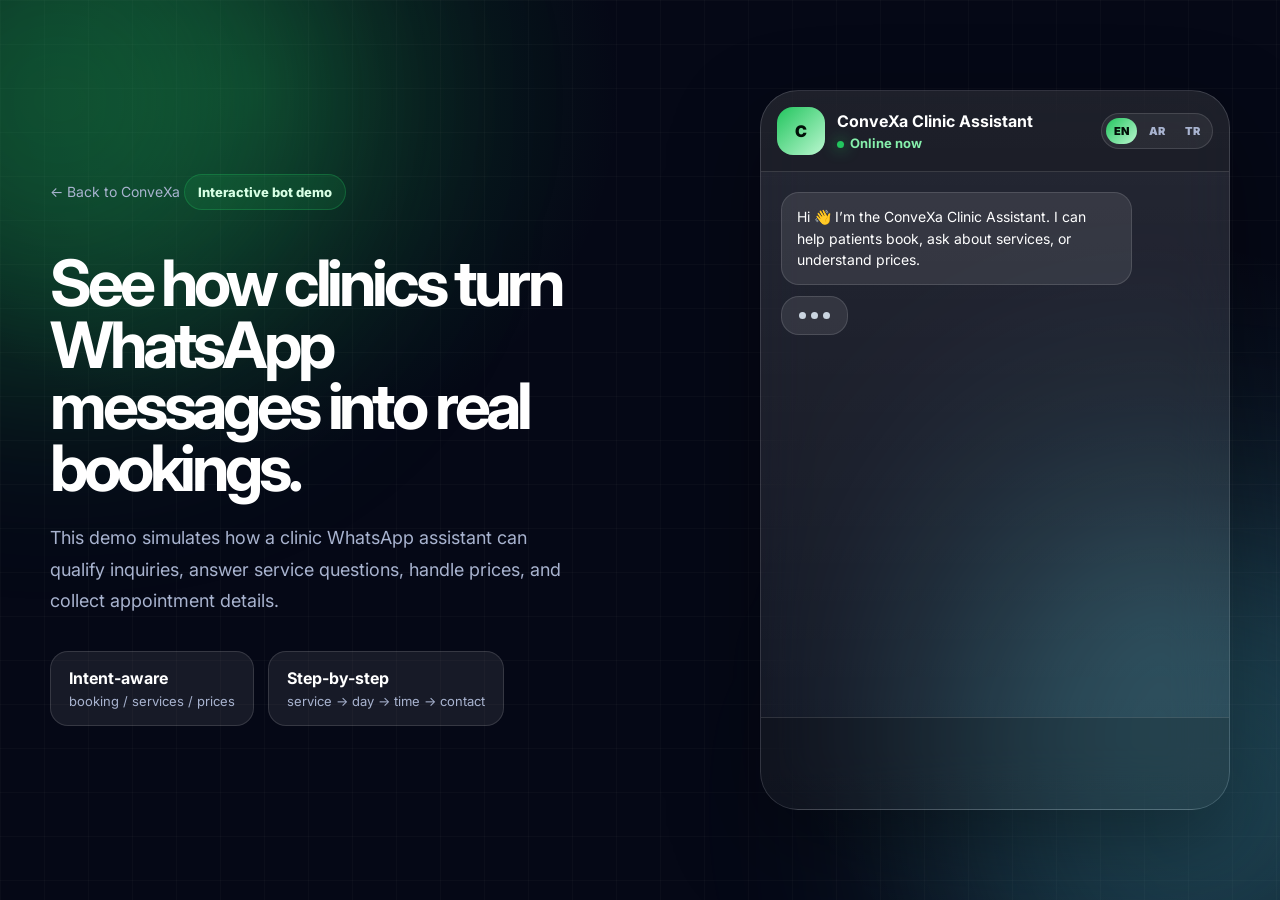
==== commit 694f1fc7: "first commit" ====
--- a/demo/index.html
+++ b/demo/index.html
@@ -1,340 +1,67 @@
 <!DOCTYPE html>
-<html lang="en" dir="ltr">
+<html lang="en">
 <head>
-  <meta charset="UTF-8">
-  <meta name="viewport" content="width=device-width, initial-scale=1.0">
+  <meta charset="UTF-8" />
+  <meta name="viewport" content="width=device-width, initial-scale=1.0" />
 
-  <title>ConveXa Demo — Interactive Clinic WhatsApp Assistant</title>
+  <title>ConveXa Demo — Interactive Clinic Bot</title>
 
   <link rel="preconnect" href="https://fonts.googleapis.com">
   <link rel="preconnect" href="https://fonts.gstatic.com" crossorigin>
+  <link href="https://fonts.googleapis.com/css2?family=Inter:wght@300;400;500;600;700;800;900&display=swap" rel="stylesheet">
 
-  <link href="https://fonts.googleapis.com/css2?family=Inter:wght@300;400;500;600;700;800;900&family=Cairo:wght@400;600;700;800&display=swap" rel="stylesheet">
+  <link rel="stylesheet" href="style.css" />
+</head>
 
-  <link rel="stylesheet" href="style.css">
-</head>
 <body>
+  <div class="demo-bg demo-bg-1"></div>
+  <div class="demo-bg demo-bg-2"></div>
 
-  <!-- =========================
-       TOPBAR
-  ========================== -->
-  <header class="demo-topbar">
-    <div class="demo-topbar__inner">
+  <main class="demo-shell">
+    <section class="demo-copy">
+      <a class="back-link" href="../index.html" data-i18n="back">← Back to ConveXa</a>
 
-      <div class="demo-topbar__start">
-        <a href="../index.html" class="back-link" data-i18n="backButton">
-          Back to site
-        </a>
+      <span class="demo-badge" data-i18n="badge">Interactive bot demo</span>
+
+      <h1 data-i18n="title">See how clinics turn WhatsApp messages into real bookings.</h1>
+
+      <p data-i18n="subtitle">
+        This demo simulates how a clinic WhatsApp assistant can qualify inquiries,
+        answer service questions, handle prices, and collect appointment details.
+      </p>
+
+      <div class="demo-proof">
+        <div>
+          <strong data-i18n="proof1Title">Intent-aware</strong>
+          <span data-i18n="proof1Text">booking / services / prices</span>
+        </div>
+        <div>
+          <strong data-i18n="proof2Title">Step-by-step</strong>
+          <span data-i18n="proof2Text">service → day → time → contact</span>
+        </div>
       </div>
+    </section>
 
-      <div class="demo-topbar__center">
-        <div class="demo-badge" data-i18n="interactiveBadge">
-          Interactive Demo
+    <section class="chat-device">
+      <div class="chat-header">
+        <div class="avatar">C</div>
+        <div class="chat-title">
+          <strong data-i18n="assistantName">ConveXa Clinic Assistant</strong>
+          <span><i></i><b data-i18n="online">Online now</b></span>
+        </div>
+
+        <div class="demo-lang-switch">
+          <button data-lang="en" class="active">EN</button>
+          <button data-lang="ar">AR</button>
+          <button data-lang="tr">TR</button>
         </div>
       </div>
 
-      <div class="demo-topbar__end">
-        <div class="lang-switch" aria-label="Language switcher">
-          <button class="lang-switch__btn active" data-lang="en" aria-pressed="true">EN</button>
-          <button class="lang-switch__btn" data-lang="ar" aria-pressed="false">AR</button>
-          <button class="lang-switch__btn" data-lang="tr" aria-pressed="false">TR</button>
-        </div>
-      </div>
+      <div id="chatBox" class="chat-box"></div>
 
-    </div>
-  </header>
-
-
-  <!-- =========================
-       DEMO INTRO
-  ========================== -->
-  <section class="demo-intro">
-    <div class="demo-intro__inner">
-
-      <div class="demo-intro__chip" data-i18n="introChip">
-        AI WhatsApp assistant for clinics
-      </div>
-
-      <h1 class="demo-intro__title" data-i18n="introTitle">
-        See how ConveXa guides the chat, collects booking details, and prepares a structured clinic-ready request
-      </h1>
-
-      <p class="demo-intro__desc" data-i18n="introDesc">
-        This interactive simulation shows how the assistant responds to patient questions, understands intent, handles service and pricing requests, and turns the conversation into a clear booking request your clinic can follow up on.
-      </p>
-
-    </div>
-  </section>
-
-
-  <!-- =========================
-       MAIN DEMO GRID
-  ========================== -->
-  <main class="demo-main">
-    <div class="demo-main__inner">
-
-      <!-- =========================
-           LEFT: CHAT CARD
-      ========================== -->
-      <section class="chat-card">
-
-        <div class="chat-card__glow chat-card__glow--blue"></div>
-        <div class="chat-card__glow chat-card__glow--green"></div>
-
-        <!-- Chat Header -->
-        <header class="chat-card__header">
-          <div class="chat-clinic">
-            <div class="chat-clinic__avatar" aria-hidden="true">C</div>
-
-            <div class="chat-clinic__meta">
-              <div class="chat-clinic__name" data-i18n="clinicName">
-                BrightSmile Dental
-              </div>
-              <div class="chat-clinic__role" data-i18n="clinicRole">
-                ConveXa Assistant
-              </div>
-            </div>
-          </div>
-
-          <div class="chat-card__status">
-            <span class="chat-card__status-dot" aria-hidden="true"></span>
-            <span data-i18n="onlineStatus">Online</span>
-          </div>
-        </header>
-
-        <!-- Chat Body -->
-        <div class="chat-card__body">
-
-          <div
-            class="chat-messages"
-            id="chatMessages"
-            aria-live="polite"
-            aria-label="Conversation area"
-            role="log"
-            aria-relevant="additions text"
-          >
-            <div class="chat-welcome" id="chatWelcome" data-i18n="chatWelcome">
-              Hi! You can ask about services, pricing, or start a booking.
-            </div>
-            <!-- injected by JS -->
-          </div>
-
-          <div class="chat-typing" id="chatTyping" aria-hidden="true">
-            <div class="chat-typing__bubble">
-              <span></span>
-              <span></span>
-              <span></span>
-            </div>
-          </div>
-
-        </div>
-
-        <!-- Quick Replies -->
-        <div class="chat-quick-replies">
-          <div class="chat-quick-replies__label" data-i18n="quickRepliesHint">
-            Suggested actions
-          </div>
-
-          <div class="chat-quick-replies__list" id="quickReplies">
-            <!-- injected by JS -->
-          </div>
-        </div>
-
-        <!-- Input -->
-        <div class="chat-card__input">
-          <div class="chat-input">
-            <input
-              id="messageInput"
-              type="text"
-              autocomplete="off"
-              spellcheck="false"
-              data-i18n-placeholder="inputPlaceholder"
-              placeholder="Type your message..."
-            >
-
-            <button id="sendButton" class="send-button" type="button" data-i18n="sendButton">
-              Send
-            </button>
-          </div>
-        </div>
-
-      </section>
-
-
-      <!-- =========================
-           RIGHT: SIDEBAR
-      ========================== -->
-      <aside class="demo-sidebar">
-
-        <!-- Live Intake Summary -->
-        <section class="sidebar-card summary-card">
-          <div class="sidebar-card__header">
-            <div>
-              <div class="sidebar-card__eyebrow" data-i18n="summaryEyebrow">
-                Structured request preview
-              </div>
-              <h2 class="sidebar-card__title" data-i18n="summaryTitle">
-                Live Intake Summary
-              </h2>
-            </div>
-
-            <div class="summary-status-badge" id="summaryStatusBadge" data-i18n="summaryStatusCollecting">
-              Collecting
-            </div>
-          </div>
-
-          <div
-            class="summary-completion-banner"
-            id="summaryCompletionBanner"
-            hidden
-            data-i18n="summaryCompletionBanner"
-          >
-            Request ready for clinic follow-up
-          </div>
-
-          <div class="summary-progress">
-            <div class="summary-progress__bar">
-              <div class="summary-progress__fill" id="summaryProgressFill"></div>
-            </div>
-            <div class="summary-progress__text" id="summaryProgressText" data-i18n="summaryProgressIdle">
-              Waiting to start
-            </div>
-          </div>
-
-          <div class="summary-rows">
-            <div class="summary-row">
-              <div class="summary-row__label" data-i18n="fieldService">Service</div>
-              <div class="summary-row__value" id="summaryService" data-i18n="emptyValue">—</div>
-            </div>
-
-            <div class="summary-row">
-              <div class="summary-row__label" data-i18n="fieldDay">Preferred Day</div>
-              <div class="summary-row__value" id="summaryDay" data-i18n="emptyValue">—</div>
-            </div>
-
-            <div class="summary-row">
-              <div class="summary-row__label" data-i18n="fieldTime">Preferred Time</div>
-              <div class="summary-row__value" id="summaryTime" data-i18n="emptyValue">—</div>
-            </div>
-
-            <div class="summary-row">
-              <div class="summary-row__label" data-i18n="fieldName">Patient Name</div>
-              <div class="summary-row__value" id="summaryName" data-i18n="emptyValue">—</div>
-            </div>
-
-            <div class="summary-row">
-              <div class="summary-row__label" data-i18n="fieldPhone">Phone</div>
-              <div class="summary-row__value" id="summaryPhone" data-i18n="emptyValue">—</div>
-            </div>
-          </div>
-
-          <div class="summary-footer" id="summaryFooter" data-i18n="summaryFooterHint">
-            The request becomes clearer as the assistant collects details.
-          </div>
-        </section>
-
-
-        <!-- Capabilities -->
-        <section class="sidebar-card capabilities-card">
-          <div class="sidebar-card__header">
-            <div>
-              <div class="sidebar-card__eyebrow" data-i18n="capabilitiesEyebrow">
-                What this demo can show
-              </div>
-              <h2 class="sidebar-card__title" data-i18n="capabilitiesTitle">
-                Demo Capabilities
-              </h2>
-            </div>
-          </div>
-
-          <div class="capabilities-list">
-            <article class="capability-item">
-              <div class="capability-item__icon">01</div>
-              <div class="capability-item__content">
-                <h3 data-i18n="capBookingTitle">Booking flow</h3>
-                <p data-i18n="capBookingDesc">
-                  Collect service, day, time, patient name, and phone number step by step.
-                </p>
-              </div>
-            </article>
-
-            <article class="capability-item">
-              <div class="capability-item__icon">02</div>
-              <div class="capability-item__content">
-                <h3 data-i18n="capServicesTitle">Service questions</h3>
-                <p data-i18n="capServicesDesc">
-                  Answer questions about cleaning, whitening, braces, and consultation.
-                </p>
-              </div>
-            </article>
-
-            <article class="capability-item">
-              <div class="capability-item__icon">03</div>
-              <div class="capability-item__content">
-                <h3 data-i18n="capPricingTitle">Pricing guidance</h3>
-                <p data-i18n="capPricingDesc">
-                  Give practical pricing guidance, then route the patient toward the next step.
-                </p>
-              </div>
-            </article>
-
-            <article class="capability-item">
-              <div class="capability-item__icon">04</div>
-              <div class="capability-item__content">
-                <h3 data-i18n="capHoursTitle">Clinic hours</h3>
-                <p data-i18n="capHoursDesc">
-                  Respond with opening hours and suggest a useful follow-up action.
-                </p>
-              </div>
-            </article>
-
-            <article class="capability-item">
-              <div class="capability-item__icon">05</div>
-              <div class="capability-item__content">
-                <h3 data-i18n="capFallbackTitle">Fallback handling</h3>
-                <p data-i18n="capFallbackDesc">
-                  Handle unclear messages gracefully and offer clear next options.
-                </p>
-              </div>
-            </article>
-          </div>
-        </section>
-
-
-        <!-- CTA -->
-        <section class="sidebar-card cta-card">
-          <div class="sidebar-card__header">
-            <div>
-              <div class="sidebar-card__eyebrow" data-i18n="ctaEyebrow">
-                Live deployment
-              </div>
-              <h2 class="sidebar-card__title" data-i18n="ctaTitle">
-                Put this on your clinic number
-              </h2>
-            </div>
-          </div>
-
-          <p class="cta-card__text" data-i18n="ctaText">
-            The real version runs on your clinic WhatsApp number and can be customized for your services, pricing guidance, supported languages, and booking workflow.
-          </p>
-
-          <a
-            class="cta-card__button"
-            id="whatsappCta"
-            href="https://wa.me/31684957550"
-            target="_blank"
-            rel="noopener noreferrer"
-            data-i18n="ctaButton"
-          >
-            Contact on WhatsApp
-          </a>
-        </section>
-
-      </aside>
-
-    </div>
+      <div id="options" class="options"></div>
+    </section>
   </main>
-
 
   <script src="script.js"></script>
 </body>
--- a/demo/style.css
+++ b/demo/style.css
@@ -1,128 +1,48 @@
 :root {
-  --bg: #07111f;
-  --bg-soft: #0a1526;
-  --bg-elevated: #0f1d33;
-  --bg-elevated-2: #132540;
-  --panel: rgba(14, 24, 43, 0.86);
-  --panel-strong: rgba(17, 30, 52, 0.94);
-  --panel-soft: rgba(11, 21, 38, 0.78);
-  --panel-glass: rgba(16, 27, 47, 0.72);
-
-  --line: rgba(126, 161, 255, 0.14);
-  --line-strong: rgba(146, 178, 255, 0.24);
-  --line-soft: rgba(255, 255, 255, 0.06);
-
-  --text: #f4f8ff;
-  --text-strong: #ffffff;
-  --text-soft: #bfd0f0;
-  --text-muted: #8da2c8;
-
-  --blue: #5ca2ff;
-  --blue-strong: #3f8dff;
-  --blue-deep: #2d6fff;
-  --blue-glow: rgba(77, 138, 255, 0.3);
-
-  --green: #20c77a;
-  --green-strong: #16b86c;
-  --green-glow: rgba(32, 199, 122, 0.24);
-
-  --shadow-xs: 0 4px 14px rgba(0, 0, 0, 0.16);
-  --shadow-sm: 0 14px 34px rgba(0, 0, 0, 0.22);
-  --shadow-md: 0 24px 56px rgba(2, 8, 22, 0.3);
-  --shadow-lg: 0 34px 86px rgba(2, 8, 22, 0.38);
-  --shadow-xl: 0 46px 120px rgba(2, 8, 22, 0.5);
-
-  --radius-xs: 10px;
-  --radius-sm: 14px;
-  --radius-md: 18px;
-  --radius-lg: 24px;
-  --radius-xl: 30px;
-  --radius-2xl: 36px;
-  --radius-pill: 999px;
-
-  --container: 1320px;
-
-  --transition-fast: 180ms ease;
-  --transition: 280ms cubic-bezier(0.22, 1, 0.36, 1);
-  --transition-slow: 420ms cubic-bezier(0.22, 1, 0.36, 1);
-}
-
-*,
-*::before,
-*::after {
+  --bg: #050816;
+  --panel: rgba(255,255,255,0.075);
+  --border: rgba(255,255,255,0.13);
+  --text: #fff;
+  --muted: #a8b3cf;
+  --green: #22c55e;
+  --green-light: #bbf7d0;
+  --shadow: 0 34px 90px rgba(0,0,0,0.38);
+}
+
+* {
   box-sizing: border-box;
+  margin: 0;
+  padding: 0;
 }
 
 html {
   scroll-behavior: smooth;
 }
 
-html,
 body {
-  margin: 0;
-  min-height: 100%;
-}
-
-body {
-  font-family: "Inter", sans-serif;
+  min-height: 100vh;
+  font-family: Inter, sans-serif;
   color: var(--text);
   background:
-    radial-gradient(circle at 8% 8%, rgba(68, 112, 255, 0.18), transparent 26%),
-    radial-gradient(circle at 84% 12%, rgba(32, 199, 122, 0.08), transparent 18%),
-    radial-gradient(circle at 52% 38%, rgba(76, 131, 255, 0.07), transparent 24%),
-    linear-gradient(180deg, #07111f 0%, #091321 22%, #091321 46%, #08111d 74%, #060d18 100%);
-  line-height: 1.55;
-  -webkit-font-smoothing: antialiased;
-  text-rendering: optimizeLegibility;
+    linear-gradient(rgba(255,255,255,0.025) 1px, transparent 1px),
+    linear-gradient(90deg, rgba(255,255,255,0.025) 1px, transparent 1px),
+    radial-gradient(circle at 20% 10%, rgba(34,197,94,0.18), transparent 28%),
+    radial-gradient(circle at 90% 70%, rgba(103,232,249,0.12), transparent 30%),
+    var(--bg);
+  background-size: 44px 44px, 44px 44px, auto, auto, auto;
   overflow-x: hidden;
-  position: relative;
-}
-
-body::before,
-body::after {
-  content: "";
-  position: fixed;
-  z-index: -2;
-  border-radius: 50%;
-  filter: blur(80px);
-  pointer-events: none;
-}
-
-body::before {
-  width: 360px;
-  height: 360px;
-  left: -120px;
-  top: 90px;
-  background: rgba(77, 138, 255, 0.14);
-}
-
-body::after {
-  width: 360px;
-  height: 360px;
-  right: -130px;
-  top: 420px;
-  background: rgba(32, 199, 122, 0.08);
-}
-
-html::before {
-  content: "";
-  position: fixed;
-  inset: 0;
-  z-index: -1;
-  opacity: 0.11;
-  pointer-events: none;
-  background-image:
-    radial-gradient(rgba(255, 255, 255, 0.1) 0.55px, transparent 0.55px),
-    radial-gradient(rgba(105, 152, 255, 0.07) 0.45px, transparent 0.45px);
-  background-size: 26px 26px, 38px 38px;
-  background-position: 0 0, 13px 15px;
-  mask-image: linear-gradient(180deg, rgba(255, 255, 255, 0.9), rgba(255, 255, 255, 0.3));
-  -webkit-mask-image: linear-gradient(180deg, rgba(255, 255, 255, 0.9), rgba(255, 255, 255, 0.3));
-}
-
-img {
-  max-width: 100%;
-  display: block;
+}
+
+body.rtl {
+  direction: rtl;
+}
+
+body.rtl .user {
+  align-self: flex-start;
+}
+
+body.rtl .bot {
+  align-self: flex-end;
 }
 
 a {
@@ -130,1453 +50,371 @@
   text-decoration: none;
 }
 
-button,
-input,
-textarea,
-select {
-  font: inherit;
-}
-
-button {
-  border: 0;
-  background: transparent;
-  cursor: pointer;
-}
-
-input {
-  outline: none;
-}
-
-.demo-topbar__inner,
-.demo-intro__inner,
-.demo-main__inner {
-  width: min(calc(100% - 40px), var(--container));
-  margin-inline: auto;
-}
-
-/* =========================
-   TYPOGRAPHY
-========================= */
-
-.demo-intro__title,
-.sidebar-card__title,
-.chat-clinic__name,
-.capability-item__content h3,
-.chat-welcome {
-  letter-spacing: -0.03em;
-}
-
-.demo-intro__title {
-  margin: 0;
-  max-width: 14ch;
-  font-size: clamp(2.35rem, 4.5vw, 4.3rem);
-  line-height: 0.98;
-  font-weight: 900;
-  color: var(--text-strong);
-}
-
-.demo-intro__desc {
-  margin: 0;
-  max-width: 72ch;
-  font-size: 1.02rem;
-  line-height: 1.82;
-  color: var(--text-soft);
-}
-
-.sidebar-card__title {
-  margin: 0;
-  font-size: 1.22rem;
-  line-height: 1.1;
-  font-weight: 800;
-  color: var(--text-strong);
-}
-
-.sidebar-card__eyebrow {
-  margin-bottom: 8px;
-  font-size: 0.78rem;
-  font-weight: 800;
-  letter-spacing: 0.07em;
-  text-transform: uppercase;
-  color: #9cb7ea;
-}
-
-/* =========================
-   TOPBAR
-========================= */
-
-.demo-topbar {
-  position: sticky;
-  top: 0;
-  z-index: 90;
-  padding: 18px 0 0;
-}
-
-.demo-topbar__inner {
-  min-height: 72px;
-  display: grid;
-  grid-template-columns: 1fr auto 1fr;
-  align-items: center;
-  gap: 18px;
-  padding: 14px 18px;
-  border: 1px solid var(--line);
-  border-radius: 24px;
-  background:
-    linear-gradient(180deg, rgba(18, 31, 55, 0.88), rgba(10, 20, 36, 0.82));
-  backdrop-filter: blur(18px);
-  -webkit-backdrop-filter: blur(18px);
-  box-shadow:
-    0 18px 44px rgba(2, 8, 22, 0.28),
-    inset 0 1px 0 rgba(255, 255, 255, 0.05);
-}
-
-.demo-topbar__start {
-  display: flex;
-  justify-content: flex-start;
-}
-
-.demo-topbar__center {
-  display: flex;
-  justify-content: center;
-}
-
-.demo-topbar__end {
-  display: flex;
-  justify-content: flex-end;
-}
-
-.back-link {
-  position: relative;
-  min-height: 46px;
-  display: inline-flex;
-  align-items: center;
-  gap: 10px;
-  padding: 0 16px;
-  border: 1px solid var(--line);
-  border-radius: 16px;
-  background:
-    linear-gradient(180deg, rgba(20, 34, 58, 0.92), rgba(12, 22, 38, 0.94));
-  color: var(--text);
-  font-size: 0.93rem;
-  font-weight: 700;
-  box-shadow:
-    0 12px 28px rgba(2, 8, 22, 0.18),
-    inset 0 1px 0 rgba(255, 255, 255, 0.04);
-  transition:
-    transform var(--transition),
-    box-shadow var(--transition),
-    border-color var(--transition);
-}
-
-.back-link::before {
-  content: "←";
-  font-size: 0.98rem;
-  opacity: 0.9;
-}
-
-.back-link:hover {
-  transform: translateY(-2px);
-  border-color: rgba(116, 162, 255, 0.28);
-  box-shadow:
-    0 18px 38px rgba(2, 8, 22, 0.26),
-    inset 0 1px 0 rgba(255, 255, 255, 0.05);
-}
-
-.demo-badge {
-  min-height: 42px;
-  display: inline-flex;
-  align-items: center;
-  justify-content: center;
-  padding: 0 16px;
-  border-radius: var(--radius-pill);
-  border: 1px solid rgba(90, 145, 255, 0.22);
-  background:
-    linear-gradient(180deg, rgba(17, 29, 50, 0.9), rgba(12, 21, 36, 0.84));
-  color: #dbe8ff;
-  font-size: 0.83rem;
-  font-weight: 800;
-  box-shadow:
-    0 14px 30px rgba(0, 0, 0, 0.18),
-    inset 0 1px 0 rgba(255, 255, 255, 0.05);
-}
-
-.lang-switch {
-  display: inline-flex;
-  align-items: center;
-  gap: 6px;
-  padding: 5px;
-  border: 1px solid var(--line);
-  border-radius: var(--radius-pill);
-  background: rgba(255, 255, 255, 0.02);
-  box-shadow: inset 0 1px 0 rgba(255, 255, 255, 0.03);
-}
-
-.lang-switch__btn {
-  min-width: 42px;
-  height: 38px;
-  padding: 0 12px;
-  border-radius: var(--radius-pill);
-  font-size: 0.82rem;
-  font-weight: 800;
-  color: var(--text-muted);
-  transition:
-    transform var(--transition-fast),
-    color var(--transition-fast),
-    background var(--transition-fast),
-    box-shadow var(--transition-fast);
-}
-
-.lang-switch__btn:hover {
-  color: var(--text);
-  transform: translateY(-1px);
-}
-
-.lang-switch__btn.active {
-  color: var(--text-strong);
-  background: linear-gradient(180deg, rgba(85, 136, 255, 0.2), rgba(85, 136, 255, 0.1));
-  box-shadow:
-    inset 0 1px 0 rgba(255, 255, 255, 0.08),
-    0 10px 24px rgba(24, 61, 141, 0.2);
-}
-
-/* =========================
-   INTRO
-========================= */
-
-.demo-intro {
-  padding: 52px 0 30px;
-}
-
-.demo-intro__inner {
-  display: flex;
-  flex-direction: column;
-  gap: 18px;
-}
-
-.demo-intro__chip {
-  width: fit-content;
-  max-width: 100%;
-  min-height: 42px;
-  display: inline-flex;
-  align-items: center;
-  gap: 10px;
-  padding: 0 16px;
-  border-radius: var(--radius-pill);
-  border: 1px solid rgba(90, 145, 255, 0.22);
-  background:
-    linear-gradient(180deg, rgba(17, 29, 50, 0.9), rgba(12, 21, 36, 0.84));
-  color: #dbe8ff;
-  font-size: 0.82rem;
-  font-weight: 800;
-  box-shadow:
-    0 14px 32px rgba(0, 0, 0, 0.18),
-    inset 0 1px 0 rgba(255, 255, 255, 0.05);
-}
-
-.demo-intro__chip::before {
-  content: "";
-  width: 9px;
-  height: 9px;
-  border-radius: 50%;
-  background: linear-gradient(180deg, #67d797, #20c77a);
-  box-shadow:
-    0 0 0 6px rgba(32, 199, 122, 0.1),
-    0 0 18px rgba(32, 199, 122, 0.44);
-  flex: 0 0 auto;
-}
-
-/* =========================
-   MAIN GRID
-========================= */
-
-.demo-main {
-  padding: 20px 0 70px;
-}
-
-.demo-main__inner {
-  display: grid;
-  grid-template-columns: minmax(0, 1.14fr) minmax(330px, 0.86fr);
-  gap: 24px;
-  align-items: start;
-}
-
-/* =========================
-   CHAT CARD
-========================= */
-
-.chat-card {
-  position: relative;
-  min-height: 780px;
-  border: 1px solid var(--line);
-  border-radius: 34px;
-  overflow: hidden;
-  background:
-    linear-gradient(180deg, rgba(15, 27, 48, 0.95), rgba(9, 17, 30, 0.94));
-  box-shadow:
-    var(--shadow-xl),
-    0 0 0 1px rgba(255, 255, 255, 0.03) inset,
-    inset 0 1px 0 rgba(255, 255, 255, 0.04);
-  backdrop-filter: blur(18px);
-  -webkit-backdrop-filter: blur(18px);
-  isolation: isolate;
-}
-
-.chat-card::before {
-  content: "";
-  position: absolute;
-  inset: 1px;
-  border-radius: inherit;
-  pointer-events: none;
-  background:
-    linear-gradient(180deg, rgba(255, 255, 255, 0.04), transparent 16%, transparent 84%, rgba(255, 255, 255, 0.02));
-  mask: linear-gradient(#fff 0 0) content-box, linear-gradient(#fff 0 0);
-  -webkit-mask: linear-gradient(#fff 0 0) content-box, linear-gradient(#fff 0 0);
-  padding: 1px;
-  mask-composite: exclude;
-  -webkit-mask-composite: xor;
-}
-
-.chat-card__glow {
-  position: absolute;
-  border-radius: 50%;
+.demo-bg {
+  position: fixed;
+  width: 520px;
+  height: 520px;
+  border-radius: 999px;
+  filter: blur(115px);
   pointer-events: none;
   z-index: -1;
-  filter: blur(26px);
-  opacity: 0.9;
-}
-
-.chat-card__glow--blue {
-  width: 320px;
-  height: 320px;
-  top: -30px;
-  right: -20px;
-  background: radial-gradient(circle, rgba(77, 138, 255, 0.2), transparent 70%);
-}
-
-.chat-card__glow--green {
-  width: 220px;
-  height: 220px;
-  bottom: 90px;
-  left: -40px;
-  background: radial-gradient(circle, rgba(32, 199, 122, 0.12), transparent 70%);
-}
-
-.chat-card__header {
-  position: relative;
-  z-index: 1;
-  min-height: 88px;
-  display: flex;
+}
+
+.demo-bg-1 {
+  left: -200px;
+  top: -160px;
+  background: rgba(34,197,94,0.34);
+}
+
+.demo-bg-2 {
+  right: -180px;
+  bottom: -170px;
+  background: rgba(103,232,249,0.22);
+}
+
+.demo-shell {
+  min-height: 100vh;
+  width: min(1180px, calc(100% - 32px));
+  margin: 0 auto;
+  display: grid;
+  grid-template-columns: 0.9fr 1fr;
+  gap: 70px;
   align-items: center;
-  justify-content: space-between;
-  gap: 18px;
-  padding: 20px 22px;
-  border-bottom: 1px solid var(--line-soft);
-  background:
-    linear-gradient(180deg, rgba(21, 36, 63, 0.96), rgba(15, 27, 48, 0.94));
-}
-
-.chat-clinic {
+  padding: 60px 0;
+}
+
+.back-link {
+  display: inline-block;
+  color: var(--muted);
+  margin-bottom: 30px;
+  font-size: 14px;
+}
+
+.back-link:hover {
+  color: #fff;
+}
+
+.demo-badge {
+  display: inline-flex;
+  padding: 9px 13px;
+  border-radius: 999px;
+  background: rgba(34,197,94,0.12);
+  border: 1px solid rgba(34,197,94,0.28);
+  color: #d8ffe5;
+  font-size: 13px;
+  font-weight: 800;
+}
+
+.demo-copy h1 {
+  margin-top: 22px;
+  font-size: clamp(40px, 5vw, 68px);
+  line-height: 0.96;
+  letter-spacing: -0.065em;
+}
+
+.demo-copy p {
+  color: var(--muted);
+  font-size: 18px;
+  line-height: 1.75;
+  margin-top: 24px;
+  max-width: 540px;
+}
+
+.demo-proof {
+  display: flex;
+  gap: 14px;
+  flex-wrap: wrap;
+  margin-top: 34px;
+}
+
+.demo-proof div {
+  background: var(--panel);
+  border: 1px solid var(--border);
+  border-radius: 18px;
+  padding: 16px 18px;
+}
+
+.demo-proof strong,
+.demo-proof span {
+  display: block;
+}
+
+.demo-proof span {
+  color: var(--muted);
+  font-size: 13px;
+  margin-top: 5px;
+}
+
+.chat-device {
+  width: min(470px, 100%);
+  height: 720px;
+  margin-left: auto;
+  display: flex;
+  flex-direction: column;
+  background: linear-gradient(180deg, rgba(255,255,255,0.13), rgba(255,255,255,0.055));
+  border: 1px solid var(--border);
+  border-radius: 38px;
+  overflow: hidden;
+  box-shadow: var(--shadow);
+  backdrop-filter: blur(28px);
+}
+
+.chat-header {
+  padding: 16px;
+  border-bottom: 1px solid var(--border);
   display: flex;
   align-items: center;
-  gap: 14px;
-  min-width: 0;
-}
-
-.chat-clinic__avatar {
-  width: 50px;
-  height: 50px;
-  border-radius: 18px;
+  gap: 12px;
+  background: rgba(0,0,0,0.18);
+}
+
+.avatar {
+  width: 48px;
+  height: 48px;
+  border-radius: 16px;
+  background: linear-gradient(135deg, var(--green), var(--green-light));
+  color: #021008;
   display: grid;
   place-items: center;
+  font-weight: 900;
   flex: 0 0 auto;
-  font-size: 1rem;
+}
+
+.chat-title {
+  min-width: 0;
+}
+
+.chat-header strong,
+.chat-header span {
+  display: block;
+}
+
+.chat-header span {
+  margin-top: 4px;
+  color: #86efac;
+  font-size: 13px;
+}
+
+.chat-header i {
+  display: inline-block;
+  width: 7px;
+  height: 7px;
+  background: var(--green);
+  border-radius: 999px;
+  margin-right: 6px;
+  box-shadow: 0 0 15px var(--green);
+}
+
+.demo-lang-switch {
+  margin-left: auto;
+  display: flex;
+  gap: 4px;
+  padding: 4px;
+  border: 1px solid var(--border);
+  border-radius: 999px;
+  background: rgba(255,255,255,0.06);
+}
+
+.demo-lang-switch button {
+  border: 0;
+  cursor: pointer;
+  background: transparent;
+  color: var(--muted);
+  font-family: inherit;
+  font-size: 11px;
   font-weight: 900;
-  color: #ffffff;
-  background:
-    radial-gradient(circle at 35% 28%, rgba(255, 255, 255, 0.26), transparent 24%),
-    linear-gradient(180deg, #6aa8ff, #346dff);
-  box-shadow:
-    0 16px 30px rgba(36, 90, 218, 0.34),
-    inset 0 1px 0 rgba(255, 255, 255, 0.16);
-}
-
-.chat-clinic__meta {
-  min-width: 0;
+  padding: 6px 8px;
+  border-radius: 999px;
+}
+
+.demo-lang-switch button.active {
+  color: #021008;
+  background: linear-gradient(135deg, #22c55e, #bbf7d0);
+}
+
+.chat-box {
+  flex: 1;
+  overflow-y: auto;
+  padding: 20px;
   display: flex;
   flex-direction: column;
-  gap: 3px;
-}
-
-.chat-clinic__name {
-  font-size: 1rem;
-  font-weight: 800;
-  color: var(--text-strong);
-}
-
-.chat-clinic__role {
-  font-size: 0.84rem;
-  color: var(--text-muted);
-  font-weight: 600;
-}
-
-.chat-card__status {
-  min-height: 40px;
-  display: inline-flex;
-  align-items: center;
-  gap: 10px;
-  padding: 0 14px;
-  border-radius: var(--radius-pill);
-  border: 1px solid rgba(91, 155, 122, 0.18);
-  background:
-    linear-gradient(180deg, rgba(17, 35, 29, 0.8), rgba(12, 28, 24, 0.78));
-  color: #dcfceb;
-  font-size: 0.84rem;
-  font-weight: 800;
-  box-shadow:
-    0 14px 28px rgba(2, 8, 22, 0.18),
-    inset 0 1px 0 rgba(255, 255, 255, 0.04);
-}
-
-.chat-card__status-dot {
-  width: 10px;
-  height: 10px;
-  border-radius: 50%;
-  background: linear-gradient(180deg, #65d793, #20c77a);
-  box-shadow:
-    0 0 0 7px rgba(32, 199, 122, 0.08),
-    0 0 16px rgba(32, 199, 122, 0.42);
-  flex: 0 0 auto;
-}
-
-.chat-card__body {
-  position: relative;
-  min-height: 470px;
-  padding: 18px 18px 10px;
-  background:
-    radial-gradient(circle at 20% 10%, rgba(92, 162, 255, 0.06), transparent 24%),
-    radial-gradient(circle at 85% 70%, rgba(32, 199, 122, 0.05), transparent 18%),
-    linear-gradient(180deg, rgba(8, 16, 30, 0.52), rgba(7, 14, 26, 0.76));
-}
-
-.chat-card__body::before {
-  content: "";
-  position: absolute;
-  inset: 0;
-  background-image:
-    linear-gradient(rgba(255, 255, 255, 0.018) 1px, transparent 1px),
-    linear-gradient(90deg, rgba(255, 255, 255, 0.018) 1px, transparent 1px);
-  background-size: 22px 22px;
-  mask-image: linear-gradient(180deg, rgba(255, 255, 255, 0.28), transparent 86%);
-  opacity: 0.35;
-  pointer-events: none;
-}
-
-.chat-messages {
-  position: relative;
-  z-index: 1;
-  display: flex;
-  flex-direction: column;
-  gap: 14px;
-  min-height: 440px;
-  max-height: 440px;
-  overflow-y: auto;
-  padding-right: 6px;
-  scroll-behavior: smooth;
-}
-
-.chat-messages::-webkit-scrollbar {
-  width: 8px;
-}
-
-.chat-messages::-webkit-scrollbar-track {
-  background: transparent;
-}
-
-.chat-messages::-webkit-scrollbar-thumb {
-  border-radius: 999px;
-  background: rgba(149, 177, 231, 0.14);
-}
-
-.chat-welcome {
-  align-self: center;
-  max-width: min(100%, 520px);
-  padding: 13px 18px;
-  border: 1px solid rgba(92, 162, 255, 0.14);
+}
+
+.chat-box::-webkit-scrollbar {
+  width: 5px;
+}
+
+.chat-box::-webkit-scrollbar-thumb {
+  background: rgba(255,255,255,0.16);
+  border-radius: 99px;
+}
+
+.msg {
+  max-width: 82%;
+  padding: 13px 15px;
   border-radius: 18px;
-  background:
-    linear-gradient(180deg, rgba(16, 29, 50, 0.96), rgba(11, 21, 38, 0.9));
-  color: var(--text-soft);
-  font-size: 0.9rem;
-  font-weight: 600;
-  text-align: center;
-  box-shadow:
-    0 14px 30px rgba(2, 8, 22, 0.18),
-    inset 0 1px 0 rgba(255, 255, 255, 0.04);
-}
-
-.chat-message {
-  position: relative;
-  max-width: min(82%, 560px);
-  padding: 14px 16px;
-  border-radius: 20px;
-  font-size: 0.95rem;
-  line-height: 1.66;
-  box-shadow:
-    0 18px 34px rgba(0, 0, 0, 0.18),
-    inset 0 1px 0 rgba(255, 255, 255, 0.02);
-  z-index: 1;
-  animation: messageEnter 0.38s cubic-bezier(0.22, 1, 0.36, 1);
-}
-
-.chat-message::before {
-  content: "";
-  position: absolute;
-  inset: 1px 1px auto 1px;
-  height: 42%;
-  border-radius: inherit;
-  pointer-events: none;
-}
-
-.chat-message::after {
-  content: "";
-  position: absolute;
-  inset: auto 12px -10px 12px;
-  height: 20px;
-  border-radius: 50%;
-  filter: blur(12px);
-  opacity: 0.28;
-  pointer-events: none;
-  z-index: -1;
-}
-
-.chat-message--user {
+  margin-bottom: 11px;
+  font-size: 14px;
+  line-height: 1.55;
+  animation: pop .25s ease;
+}
+
+@keyframes pop {
+  from { opacity: 0; transform: translateY(8px) scale(.98); }
+  to { opacity: 1; transform: translateY(0) scale(1); }
+}
+
+.bot {
+  align-self: flex-start;
+  background: rgba(255,255,255,0.09);
+  border: 1px solid var(--border);
+}
+
+.user {
   align-self: flex-end;
-  color: #eff5ff;
-  background:
-    linear-gradient(180deg, #417ef8 0%, #346ef0 100%);
-  border-bottom-right-radius: 8px;
-  box-shadow:
-    0 20px 36px rgba(33, 80, 196, 0.3),
-    inset 0 1px 0 rgba(255, 255, 255, 0.18),
-    inset 0 -1px 0 rgba(0, 0, 0, 0.08);
-}
-
-.chat-message--user::before {
-  background: linear-gradient(180deg, rgba(255, 255, 255, 0.2), transparent 86%);
-}
-
-.chat-message--user::after {
-  background: rgba(50, 108, 239, 0.38);
-}
-
-.chat-message--bot {
+  background: linear-gradient(135deg, var(--green), var(--green-light));
+  color: #021008;
+  font-weight: 650;
+}
+
+.typing {
+  width: fit-content;
+  display: flex;
+  gap: 5px;
   align-self: flex-start;
-  color: #edf3ff;
-  background:
-    linear-gradient(180deg, rgba(26, 42, 68, 0.98), rgba(17, 29, 49, 0.98));
-  border: 1px solid rgba(122, 157, 231, 0.12);
-  border-bottom-left-radius: 8px;
-  box-shadow:
-    0 18px 34px rgba(0, 0, 0, 0.17),
-    inset 0 1px 0 rgba(255, 255, 255, 0.06),
-    inset 0 -1px 0 rgba(0, 0, 0, 0.08);
-}
-
-.chat-message--bot::before {
-  background: linear-gradient(180deg, rgba(255, 255, 255, 0.08), transparent 84%);
-}
-
-.chat-message--bot::after {
-  background: rgba(20, 33, 58, 0.32);
-}
-
-.chat-message--system {
-  align-self: center;
-  max-width: min(100%, 500px);
-  padding: 12px 16px;
-  border-radius: 16px;
-  color: #dbe8ff;
-  background:
-    linear-gradient(180deg, rgba(18, 31, 55, 0.92), rgba(11, 21, 39, 0.9));
-  border: 1px solid rgba(112, 160, 255, 0.14);
-  font-size: 0.88rem;
-  font-weight: 700;
-  text-align: center;
-}
-
-.chat-typing {
-  position: relative;
-  z-index: 1;
-  min-height: 54px;
-  display: flex;
-  align-items: flex-end;
-  padding: 6px 0 0;
-  visibility: hidden;
-  opacity: 0;
-  transition: opacity var(--transition), visibility var(--transition);
-}
-
-.chat-typing.is-visible {
-  visibility: visible;
-  opacity: 1;
-}
-
-.chat-typing__bubble {
-  min-width: 74px;
-  min-height: 46px;
-  display: inline-flex;
-  align-items: center;
-  gap: 7px;
-  padding: 0 14px;
+  background: rgba(255,255,255,0.09);
+  border: 1px solid var(--border);
+  padding: 15px 17px;
   border-radius: 18px;
-  border-bottom-left-radius: 8px;
-  background:
-    linear-gradient(180deg, rgba(25, 41, 68, 0.98), rgba(16, 28, 46, 0.98));
-  border: 1px solid rgba(128, 161, 226, 0.1);
-  box-shadow:
-    0 16px 30px rgba(0, 0, 0, 0.16),
-    inset 0 1px 0 rgba(255, 255, 255, 0.05);
-}
-
-.chat-typing__bubble span {
+  margin-bottom: 11px;
+}
+
+.typing span {
   width: 7px;
   height: 7px;
   border-radius: 50%;
-  background: rgba(233, 241, 255, 0.82);
-  animation: typingPulse 1.1s infinite ease-in-out;
-}
-
-.chat-typing__bubble span:nth-child(2) {
-  animation-delay: 0.14s;
-}
-
-.chat-typing__bubble span:nth-child(3) {
-  animation-delay: 0.28s;
-}
-
-.chat-quick-replies {
-  padding: 16px 18px 14px;
-  border-top: 1px solid rgba(255, 255, 255, 0.04);
-  background:
-    linear-gradient(180deg, rgba(15, 27, 48, 0.72), rgba(12, 21, 36, 0.82));
-}
-
-.chat-quick-replies__label {
-  margin-bottom: 12px;
-  font-size: 0.77rem;
-  font-weight: 800;
-  letter-spacing: 0.06em;
-  text-transform: uppercase;
-  color: #98b4e8;
-}
-
-.chat-quick-replies__list {
+  background: #cbd5e1;
+  animation: bounce 1s infinite ease-in-out;
+}
+
+.typing span:nth-child(2) { animation-delay: .15s; }
+.typing span:nth-child(3) { animation-delay: .3s; }
+
+@keyframes bounce {
+  0%, 100% { transform: translateY(0); opacity: .4; }
+  50% { transform: translateY(-5px); opacity: 1; }
+}
+
+.options {
+  min-height: 92px;
+  padding: 16px;
+  border-top: 1px solid var(--border);
+  background: rgba(0,0,0,0.16);
   display: flex;
   flex-wrap: wrap;
-  gap: 10px;
-}
-
-.quick-reply {
-  position: relative;
-  min-height: 42px;
-  display: inline-flex;
+  gap: 9px;
   align-items: center;
-  justify-content: center;
-  padding: 0 15px;
-  border-radius: var(--radius-pill);
-  border: 1px solid rgba(98, 149, 255, 0.18);
-  background:
-    linear-gradient(180deg, rgba(19, 33, 57, 0.92), rgba(12, 21, 36, 0.94));
-  color: #e8f1ff;
-  font-size: 0.88rem;
-  font-weight: 700;
-  line-height: 1;
-  white-space: nowrap;
-  box-shadow:
-    0 12px 26px rgba(2, 8, 22, 0.18),
-    inset 0 1px 0 rgba(255, 255, 255, 0.04);
-  transition:
-    transform var(--transition),
-    box-shadow var(--transition),
-    border-color var(--transition),
-    background var(--transition);
-}
-
-.quick-reply::before {
-  content: "";
-  position: absolute;
-  inset: 0;
-  border-radius: inherit;
-  background:
-    radial-gradient(circle at 30% 10%, rgba(94, 159, 255, 0.12), transparent 44%);
-  opacity: 0;
-  transition: opacity var(--transition);
-}
-
-.quick-reply:hover {
+}
+
+.options button,
+.options a {
+  border: 1px solid var(--border);
+  background: rgba(255,255,255,0.09);
+  color: #fff;
+  border-radius: 999px;
+  padding: 10px 13px;
+  cursor: pointer;
+  font-family: inherit;
+  font-weight: 750;
+  font-size: 13px;
+  transition: .2s ease;
+}
+
+.options button:hover,
+.options a:hover {
+  background: rgba(34,197,94,0.18);
+  border-color: rgba(34,197,94,0.42);
   transform: translateY(-2px);
-  border-color: rgba(118, 168, 255, 0.28);
-  box-shadow:
-    0 18px 34px rgba(2, 8, 22, 0.24),
-    0 0 0 1px rgba(94, 159, 255, 0.06) inset;
-}
-
-.quick-reply:hover::before {
-  opacity: 1;
-}
-
-.quick-reply:active {
-  transform: translateY(0);
-}
-
-.chat-card__input {
-  padding: 0 18px 18px;
-  background:
-    linear-gradient(180deg, rgba(14, 25, 45, 0.92), rgba(11, 20, 36, 0.96));
+}
+
+.options .whatsapp-final {
+  width: 100%;
+  text-align: center;
+  background: linear-gradient(135deg, var(--green), var(--green-light));
+  color: #021008;
+  border: none;
+  box-shadow: 0 18px 40px rgba(34,197,94,0.22);
+}
+
+.input-wrap {
+  width: 100%;
+  display: flex;
+  gap: 9px;
 }
 
 .chat-input {
-  display: flex;
-  align-items: center;
-  gap: 12px;
-  padding: 14px;
-  border: 1px solid var(--line);
-  border-radius: 24px;
-  background:
-    linear-gradient(180deg, rgba(14, 25, 45, 0.96), rgba(10, 18, 33, 0.96));
-  box-shadow:
-    0 18px 38px rgba(2, 8, 22, 0.22),
-    inset 0 1px 0 rgba(255, 255, 255, 0.04);
-}
-
-.chat-input input {
   flex: 1;
   min-width: 0;
-  height: 54px;
-  padding: 0 16px;
-  border: 1px solid rgba(133, 166, 235, 0.14);
+  border: 1px solid var(--border);
+  outline: none;
+  background: rgba(255,255,255,0.08);
+  color: #fff;
   border-radius: 16px;
-  background: rgba(255, 255, 255, 0.03);
-  color: var(--text);
-  font-size: 0.95rem;
-  box-shadow: inset 0 1px 0 rgba(255, 255, 255, 0.03);
-}
-
-.chat-input input::placeholder {
-  color: var(--text-muted);
-}
-
-.chat-input input:focus {
-  border-color: rgba(102, 162, 255, 0.28);
-  box-shadow:
-    0 0 0 4px rgba(77, 138, 255, 0.08),
-    inset 0 1px 0 rgba(255, 255, 255, 0.04);
-}
-
-.send-button,
-.cta-card__button {
-  position: relative;
-  overflow: hidden;
-  isolation: isolate;
-}
-
-.send-button::after,
-.cta-card__button::after {
-  content: "";
-  position: absolute;
-  inset: -16px;
-  z-index: -1;
-  opacity: 0;
-  filter: blur(20px);
-  transform: scale(0.94);
-  transition: opacity var(--transition), transform var(--transition);
-}
-
-.send-button {
-  min-width: 104px;
-  height: 54px;
-  padding: 0 18px;
-  border-radius: 18px;
-  color: #ffffff;
-  font-size: 0.92rem;
-  font-weight: 800;
-  background:
-    linear-gradient(180deg, #5e9fff 0%, #3e82ff 52%, #2f6fff 100%);
-  border: 1px solid rgba(115, 162, 255, 0.34);
-  box-shadow:
-    0 18px 34px rgba(36, 90, 218, 0.34),
-    0 0 0 1px rgba(255, 255, 255, 0.04) inset,
-    inset 0 1px 0 rgba(255, 255, 255, 0.18);
-  transition:
-    transform var(--transition),
-    box-shadow var(--transition),
-    filter var(--transition);
-}
-
-.send-button::after {
-  background: radial-gradient(circle, rgba(77, 138, 255, 0.42), transparent 62%);
-}
-
-.send-button:hover {
-  transform: translateY(-2px);
-  box-shadow:
-    0 26px 44px rgba(36, 90, 218, 0.42),
-    0 0 0 1px rgba(255, 255, 255, 0.05) inset,
-    inset 0 1px 0 rgba(255, 255, 255, 0.2);
-  filter: saturate(1.04);
-}
-
-.send-button:hover::after {
-  opacity: 1;
-  transform: scale(1);
-}
-
-/* =========================
-   SIDEBAR
-========================= */
-
-.demo-sidebar {
-  display: flex;
-  flex-direction: column;
-  gap: 18px;
-}
-
-.sidebar-card {
-  position: relative;
-  border: 1px solid var(--line);
-  border-radius: 28px;
-  padding: 22px;
-  background:
-    linear-gradient(180deg, rgba(16, 28, 49, 0.92), rgba(10, 18, 33, 0.9));
-  box-shadow:
-    0 24px 54px rgba(2, 8, 22, 0.24),
-    inset 0 1px 0 rgba(255, 255, 255, 0.04);
-  overflow: hidden;
-}
-
-.sidebar-card::before {
-  content: "";
-  position: absolute;
-  inset: 0;
-  pointer-events: none;
-  background:
-    radial-gradient(circle at 100% 0%, rgba(80, 137, 255, 0.12), transparent 34%);
-}
-
-.sidebar-card__header {
-  position: relative;
-  z-index: 1;
-  display: flex;
-  align-items: flex-start;
-  justify-content: space-between;
-  gap: 16px;
-  margin-bottom: 18px;
-}
-
-.summary-card {
-  min-height: 390px;
-}
-
-.summary-status-badge {
-  min-height: 38px;
-  display: inline-flex;
-  align-items: center;
-  justify-content: center;
-  padding: 0 13px;
-  border-radius: var(--radius-pill);
-  border: 1px solid rgba(94, 159, 255, 0.18);
-  background:
-    linear-gradient(180deg, rgba(20, 34, 58, 0.94), rgba(12, 22, 38, 0.94));
-  color: #e4efff;
-  font-size: 0.8rem;
-  font-weight: 800;
-  white-space: nowrap;
-  box-shadow:
-    0 12px 28px rgba(2, 8, 22, 0.18),
-    inset 0 1px 0 rgba(255, 255, 255, 0.04);
-}
-
-.summary-completion-banner {
-  margin-bottom: 16px;
-  min-height: 48px;
-  display: flex;
-  align-items: center;
-  justify-content: center;
-  padding: 0 16px;
-  border-radius: 18px;
-  border: 1px solid rgba(53, 221, 136, 0.24);
-  background:
-    linear-gradient(180deg, rgba(26, 170, 102, 0.22), rgba(19, 145, 84, 0.18));
-  color: #effff5;
-  font-size: 0.9rem;
-  font-weight: 800;
-  text-align: center;
-  box-shadow:
-    0 18px 30px rgba(12, 102, 58, 0.14),
-    inset 0 1px 0 rgba(255, 255, 255, 0.08);
-}
-
-.summary-progress {
-  margin-bottom: 18px;
-}
-
-.summary-progress__bar {
-  width: 100%;
-  height: 10px;
-  border-radius: var(--radius-pill);
-  background: rgba(255, 255, 255, 0.05);
-  overflow: hidden;
-  box-shadow: inset 0 1px 2px rgba(0, 0, 0, 0.16);
-}
-
-.summary-progress__fill {
-  width: 0;
-  height: 100%;
-  border-radius: inherit;
-  background:
-    linear-gradient(90deg, #4d8aff 0%, #31b5ff 56%, #20c77a 100%);
-  box-shadow: 0 0 20px rgba(77, 138, 255, 0.22);
-  transition: width 420ms cubic-bezier(0.22, 1, 0.36, 1);
-}
-
-.summary-progress__text {
-  margin-top: 10px;
-  font-size: 0.88rem;
-  font-weight: 700;
-  color: var(--text-soft);
-}
-
-.summary-rows {
-  display: flex;
-  flex-direction: column;
-  gap: 0;
-}
-
-.summary-row {
-  display: flex;
-  align-items: flex-start;
-  justify-content: space-between;
-  gap: 16px;
-  padding: 14px 0;
-  border-bottom: 1px solid rgba(255, 255, 255, 0.06);
-}
-
-.summary-row:last-child {
-  border-bottom: 0;
-}
-
-.summary-row__label {
-  color: var(--text-muted);
-  font-size: 0.87rem;
-  font-weight: 700;
-}
-
-.summary-row__value {
-  max-width: 58%;
-  color: var(--text);
-  font-size: 0.92rem;
-  font-weight: 800;
-  text-align: right;
-  word-break: break-word;
-}
-
-.summary-footer {
-  margin-top: 16px;
-  padding: 14px 16px;
-  border-radius: 18px;
-  background:
-    linear-gradient(180deg, rgba(17, 29, 50, 0.84), rgba(11, 21, 39, 0.84));
-  border: 1px solid rgba(98, 149, 255, 0.1);
-  color: var(--text-soft);
-  font-size: 0.9rem;
-  line-height: 1.65;
-}
-
-.capabilities-card {
-  min-height: 396px;
-}
-
-.capabilities-list {
-  display: flex;
-  flex-direction: column;
-  gap: 12px;
-}
-
-.capability-item {
-  display: flex;
-  align-items: flex-start;
-  gap: 14px;
-  padding: 14px;
-  border: 1px solid rgba(101, 150, 255, 0.1);
-  border-radius: 20px;
-  background:
-    linear-gradient(180deg, rgba(17, 29, 50, 0.78), rgba(10, 18, 33, 0.74));
-  box-shadow:
-    0 14px 28px rgba(2, 8, 22, 0.14),
-    inset 0 1px 0 rgba(255, 255, 255, 0.03);
-  transition:
-    transform var(--transition),
-    border-color var(--transition),
-    box-shadow var(--transition);
-}
-
-.capability-item:hover {
-  transform: translateY(-2px);
-  border-color: rgba(116, 167, 255, 0.18);
-  box-shadow:
-    0 18px 34px rgba(2, 8, 22, 0.2),
-    inset 0 1px 0 rgba(255, 255, 255, 0.04);
-}
-
-.capability-item__icon {
-  width: 42px;
-  height: 42px;
-  border-radius: 14px;
-  display: grid;
-  place-items: center;
-  flex: 0 0 auto;
-  color: var(--text-strong);
-  font-size: 0.8rem;
-  font-weight: 900;
-  background:
-    linear-gradient(180deg, rgba(88, 143, 255, 0.28), rgba(59, 109, 255, 0.18));
-  border: 1px solid rgba(98, 149, 255, 0.24);
-  box-shadow:
-    0 14px 30px rgba(35, 79, 190, 0.18),
-    inset 0 1px 0 rgba(255, 255, 255, 0.08);
-}
-
-.capability-item__content h3 {
-  margin: 0 0 6px;
-  font-size: 0.98rem;
-  font-weight: 800;
-  color: var(--text-strong);
-}
-
-.capability-item__content p {
-  margin: 0;
-  color: var(--text-soft);
-  font-size: 0.9rem;
-  line-height: 1.68;
-}
-
-.cta-card {
-  min-height: 228px;
-}
-
-.cta-card::before {
-  background:
-    radial-gradient(circle at 100% 0%, rgba(32, 199, 122, 0.12), transparent 28%),
-    radial-gradient(circle at 0% 100%, rgba(80, 137, 255, 0.1), transparent 30%);
-}
-
-.cta-card__text {
-  position: relative;
-  z-index: 1;
-  margin: 0 0 18px;
-  color: var(--text-soft);
-  font-size: 0.96rem;
-  line-height: 1.78;
-}
-
-.cta-card__button {
-  position: relative;
-  z-index: 1;
-  min-height: 56px;
-  display: inline-flex;
-  align-items: center;
-  justify-content: center;
-  gap: 10px;
-  padding: 0 20px;
-  border-radius: 18px;
-  color: #f8fff9;
-  font-size: 0.95rem;
-  font-weight: 800;
-  border: 1px solid rgba(53, 221, 136, 0.28);
-  background:
-    linear-gradient(180deg, rgba(30, 170, 101, 0.96), rgba(19, 145, 84, 0.98));
-  box-shadow:
-    0 18px 34px rgba(13, 102, 58, 0.26),
-    inset 0 1px 0 rgba(255, 255, 255, 0.14);
-  transition:
-    transform var(--transition),
-    box-shadow var(--transition),
-    filter var(--transition);
-}
-
-.cta-card__button::after {
-  background: radial-gradient(circle, rgba(32, 199, 122, 0.34), transparent 62%);
-}
-
-.cta-card__button:hover {
-  transform: translateY(-2px);
-  box-shadow:
-    0 24px 42px rgba(13, 102, 58, 0.34),
-    inset 0 1px 0 rgba(255, 255, 255, 0.16);
-  filter: saturate(1.04);
-}
-
-.cta-card__button:hover::after {
-  opacity: 1;
-  transform: scale(1);
-}
-
-/* =========================
-   STATE HELPERS
-========================= */
-
-.is-completed .summary-status-badge {
-  color: #effff5;
-  border-color: rgba(53, 221, 136, 0.22);
-  background:
-    linear-gradient(180deg, rgba(26, 170, 102, 0.24), rgba(19, 145, 84, 0.18));
-  box-shadow:
-    0 14px 28px rgba(12, 102, 58, 0.16),
-    inset 0 1px 0 rgba(255, 255, 255, 0.06);
-}
-
-/* =========================
-   ACCESSIBILITY
-========================= */
-
-.back-link:focus-visible,
-.lang-switch__btn:focus-visible,
-.quick-reply:focus-visible,
-.send-button:focus-visible,
-.cta-card__button:focus-visible,
-.chat-input input:focus-visible {
-  outline: 2px solid rgba(102, 162, 255, 0.78);
-  outline-offset: 4px;
-}
-
-/* =========================
-   RTL SUPPORT
-========================= */
-
-html[dir="rtl"] body {
-  font-family: "Cairo", sans-serif;
-}
-
-html[dir="rtl"] .demo-topbar__inner,
-html[dir="rtl"] .demo-main__inner,
-html[dir="rtl"] .sidebar-card__header,
-html[dir="rtl"] .chat-card__header,
-html[dir="rtl"] .chat-input,
-html[dir="rtl"] .summary-row,
-html[dir="rtl"] .chat-clinic,
-html[dir="rtl"] .chat-card__status {
-  direction: rtl;
-}
-
-html[dir="rtl"] .demo-topbar__inner {
-  grid-template-columns: 1fr auto 1fr;
-}
-
-html[dir="rtl"] .demo-topbar__start {
-  justify-content: flex-end;
-}
-
-html[dir="rtl"] .demo-topbar__end {
-  justify-content: flex-start;
-}
-
-html[dir="rtl"] .back-link::before {
-  content: "→";
-}
-
-html[dir="rtl"] .demo-intro__inner,
-html[dir="rtl"] .demo-intro__title,
-html[dir="rtl"] .demo-intro__desc,
-html[dir="rtl"] .sidebar-card,
-html[dir="rtl"] .capability-item__content p,
-html[dir="rtl"] .cta-card__text,
-html[dir="rtl"] .summary-footer,
-html[dir="rtl"] .chat-quick-replies__label {
-  text-align: right;
-}
-
-html[dir="rtl"] .summary-row__value {
-  text-align: left;
-}
-
-html[dir="rtl"] .chat-message--user {
-  align-self: flex-start;
-  border-bottom-right-radius: 20px;
-  border-bottom-left-radius: 8px;
-}
-
-html[dir="rtl"] .chat-message--bot {
-  align-self: flex-end;
-  border-bottom-left-radius: 20px;
-  border-bottom-right-radius: 8px;
-}
-
-html[dir="rtl"] .chat-typing {
-  justify-content: flex-end;
-}
-
-html[dir="rtl"] .chat-typing__bubble {
-  border-bottom-left-radius: 18px;
-  border-bottom-right-radius: 8px;
-}
-
-html[dir="rtl"] .chat-input {
-  flex-direction: row-reverse;
-}
-
-html[dir="rtl"] .chat-card__status {
-  flex-direction: row-reverse;
-}
-
-html[dir="rtl"] .capability-item {
-  text-align: right;
-}
-
-html[dir="rtl"] .demo-badge,
-html[dir="rtl"] .demo-intro__chip,
-html[dir="rtl"] .summary-status-badge,
-html[dir="rtl"] .cta-card__button {
-  direction: rtl;
-}
-
-/* =========================
-   RESPONSIVE
-========================= */
-
-@media (max-width: 1220px) {
-  .demo-main__inner {
-    grid-template-columns: minmax(0, 1fr);
-  }
-
-  .demo-sidebar {
-    display: grid;
-    grid-template-columns: repeat(3, minmax(0, 1fr));
-    align-items: start;
-  }
-
-  .summary-card,
-  .capabilities-card,
-  .cta-card {
-    min-height: 100%;
-  }
-}
-
-@media (max-width: 1024px) {
-  .demo-topbar {
-    padding-top: 14px;
-  }
-
-  .demo-topbar__inner {
+  padding: 0 14px;
+  font-family: inherit;
+}
+
+.chat-input::placeholder {
+  color: rgba(255,255,255,0.48);
+}
+
+.input-wrap button {
+  border-radius: 16px;
+  background: linear-gradient(135deg, var(--green), var(--green-light));
+  color: #021008;
+  border: 0;
+}
+
+@media (max-width: 940px) {
+  .demo-shell {
     grid-template-columns: 1fr;
-    gap: 12px;
-  }
-
-  .demo-topbar__start,
-  .demo-topbar__center,
-  .demo-topbar__end {
-    justify-content: center;
-  }
-
-  .demo-intro {
-    padding-top: 38px;
-  }
-
-  .demo-intro__title {
-    max-width: 16ch;
-    font-size: clamp(2.1rem, 6vw, 3.4rem);
-  }
-
-  .chat-card {
-    min-height: 740px;
-  }
-
-  .chat-messages {
-    min-height: 410px;
-    max-height: 410px;
-  }
-
-  .demo-sidebar {
-    grid-template-columns: 1fr;
-  }
-}
-
-@media (max-width: 720px) {
-  .demo-topbar__inner,
-  .demo-intro__inner,
-  .demo-main__inner {
-    width: min(calc(100% - 24px), var(--container));
-  }
-
-  body::before,
-  body::after {
-    display: none;
-  }
-
-  html::before {
-    opacity: 0.08;
-  }
-
-  .demo-intro {
-    padding: 28px 0 22px;
-  }
-
-  .demo-intro__title {
-    max-width: 100%;
-    font-size: clamp(1.95rem, 9vw, 3rem);
-  }
-
-  .demo-intro__desc {
-    font-size: 0.98rem;
-    line-height: 1.74;
-  }
-
-  .chat-card {
-    min-height: auto;
+    gap: 34px;
+  }
+
+  .chat-device {
+    margin: 0 auto;
+    height: 680px;
+  }
+}
+
+@media (max-width: 520px) {
+  .demo-shell {
+    width: calc(100% - 20px);
+    padding: 22px 0;
+  }
+
+  .chat-device {
+    height: 74vh;
     border-radius: 28px;
   }
 
-  .chat-card__header {
-    min-height: 82px;
-    padding: 18px 16px;
-  }
-
-  .chat-card__body {
-    padding: 16px 14px 8px;
-    min-height: 430px;
-  }
-
-  .chat-messages {
-    min-height: 388px;
-    max-height: 388px;
-    gap: 12px;
-  }
-
-  .chat-message {
-    max-width: 90%;
-    font-size: 0.92rem;
-    padding: 13px 14px;
-  }
-
-  .chat-welcome {
-    font-size: 0.87rem;
-  }
-
-  .chat-quick-replies {
-    padding: 14px;
-  }
-
-  .chat-quick-replies__list {
+  .demo-copy h1 {
+    font-size: 42px;
+  }
+
+  .msg {
+    max-width: 88%;
+  }
+
+  .chat-header {
     gap: 8px;
   }
 
-  .quick-reply {
-    min-height: 40px;
-    padding: 0 13px;
-    font-size: 0.84rem;
-  }
-
-  .chat-card__input {
-    padding: 0 14px 14px;
-  }
-
-  .chat-input {
-    padding: 12px;
-    border-radius: 20px;
-  }
-
-  .chat-input input {
-    height: 50px;
-  }
-
-  .send-button {
-    min-width: 88px;
-    height: 50px;
-  }
-
-  .sidebar-card {
-    padding: 18px;
-    border-radius: 24px;
-  }
-
-  .summary-row {
-    flex-direction: column;
-    gap: 6px;
-  }
-
-  .summary-row__value {
-    max-width: 100%;
-    text-align: left;
-  }
-
-  html[dir="rtl"] .summary-row__value {
-    text-align: right;
-  }
-}
-
-@media (max-width: 560px) {
-  .back-link,
-  .demo-badge {
-    width: 100%;
-    justify-content: center;
-  }
-
-  .lang-switch {
-    width: 100%;
-    justify-content: center;
-  }
-
-  .chat-card__header {
-    flex-direction: column;
-    align-items: flex-start;
-  }
-
-  .chat-card__status {
-    align-self: flex-start;
-  }
-
-  .chat-input {
-    flex-direction: column;
-    align-items: stretch;
-  }
-
-  .send-button {
-    width: 100%;
-  }
-
-  html[dir="rtl"] .chat-card__header {
-    align-items: stretch;
-  }
-
-  html[dir="rtl"] .chat-card__status {
-    align-self: flex-end;
-  }
-}
-
-/* =========================
-   MOTION
-========================= */
-
-@keyframes typingPulse {
-  0%,
-  80%,
-  100% {
-    transform: translateY(0);
-    opacity: 0.4;
-  }
-
-  40% {
-    transform: translateY(-3px);
-    opacity: 1;
-  }
-}
-
-@keyframes messageEnter {
-  from {
-    opacity: 0;
-    transform: translateY(10px);
-  }
-
-  to {
-    opacity: 1;
-    transform: translateY(0);
+  .chat-header strong {
+    font-size: 13px;
+  }
+
+  .demo-lang-switch button {
+    padding: 5px 6px;
   }
 }
